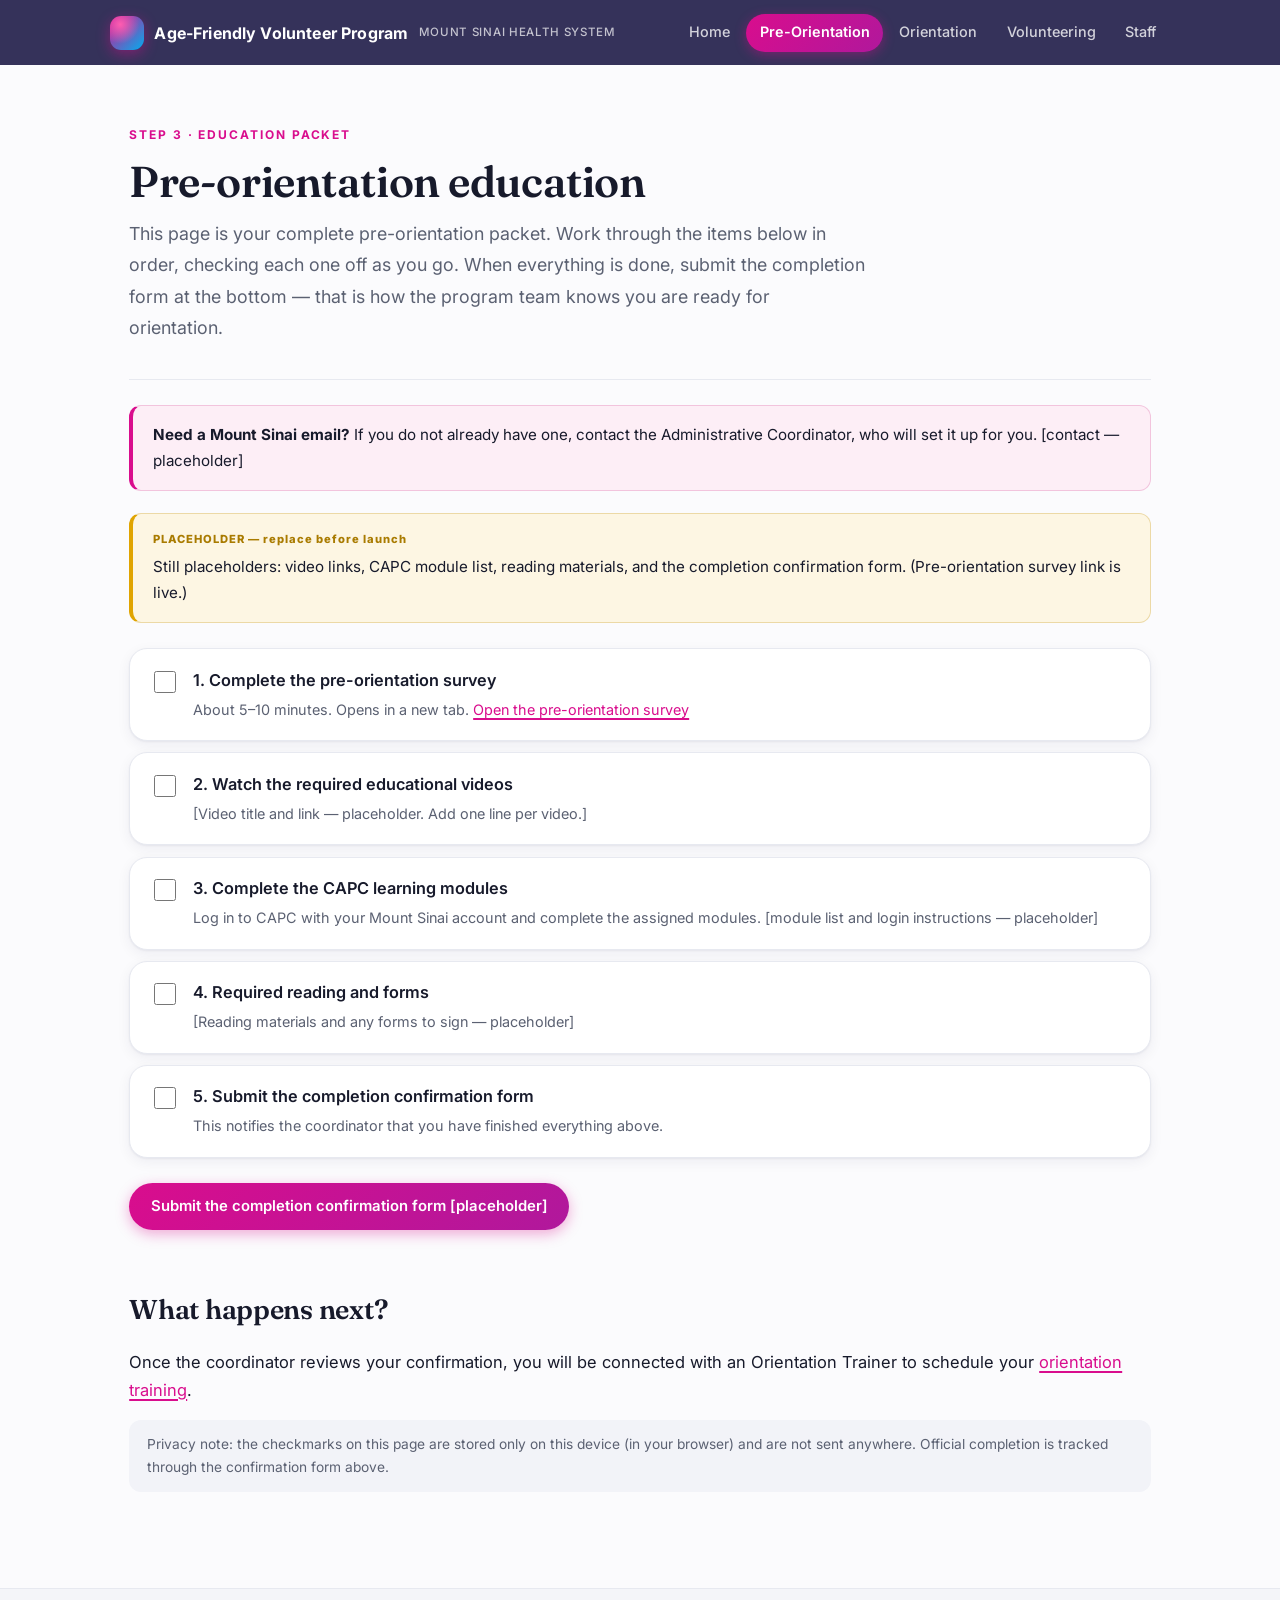
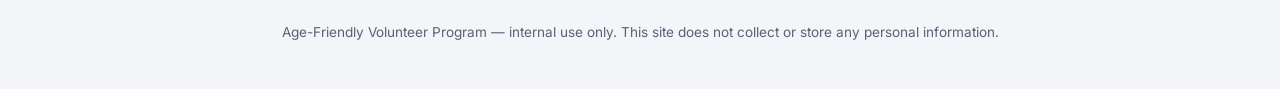
==== pre-orientation.html @ acfbae61 "Initial site: onboarding hub for the Age-Friendly Volunteer Program Five-page static site mirroring " ====
<!DOCTYPE html>
<html lang="en">
<head>
  <meta charset="UTF-8">
  <meta name="viewport" content="width=device-width, initial-scale=1.0">
  <meta name="robots" content="noindex">
  <title>Pre-Orientation Education | Age-Friendly Volunteer Program</title>
  <link rel="preconnect" href="https://fonts.googleapis.com">
  <link rel="preconnect" href="https://fonts.gstatic.com" crossorigin>
  <link href="https://fonts.googleapis.com/css2?family=Fraunces:ital,opsz,wght@0,9..144,500;0,9..144,600;0,9..144,700;1,9..144,600&family=Inter:wght@400;500;600;700;800&display=swap" rel="stylesheet">
  <link rel="stylesheet" href="css/style.css">
</head>
<body>
  <header class="site-header">
    <div class="inner">
      <div class="site-title">
        Age-Friendly Volunteer Program
        <span class="sub">Mount Sinai Health System</span>
      </div>
      <nav class="site-nav">
        <a href="index.html">Home</a>
        <a href="pre-orientation.html" aria-current="page">Pre-Orientation</a>
        <a href="orientation.html">Orientation</a>
        <a href="volunteering.html">Volunteering</a>
        <a href="staff.html">Staff</a>
      </nav>
    </div>
  </header>

  <main>
    <div class="page-hero">
      <span class="kicker">Step 3 · Education packet</span>
    <h1>Pre-orientation education</h1>
    <p class="lede">
      This page is your complete pre-orientation packet. Work through the
      items below in order, checking each one off as you go. When everything
      is done, submit the completion form at the bottom — that is how the
      program team knows you are ready for orientation.
    </p>
    </div>

    <div class="callout">
      <strong>Need a Mount Sinai email?</strong> If you do not already have
      one, contact the Administrative Coordinator, who will set it up for you.
      [contact — placeholder]
    </div>

    <div class="callout todo">
      Still placeholders: video links, CAPC module list, reading materials,
      and the completion confirmation form. (Pre-orientation survey link is live.)
    </div>

    <ul class="checklist">
      <li>
        <input type="checkbox" id="pre-1" data-key="pre-survey">
        <label for="pre-1">
          <span class="item-title">1. Complete the pre-orientation survey</span>
          <span class="item-note">About 5–10 minutes. Opens in a new tab.
          <a href="https://docs.google.com/forms/d/e/1FAIpQLSf3K8IehK3pmIpQEjQKGAxuu6cPqZsFkKBd6yIvcCThZAoqcw/viewform" target="_blank" rel="noopener">Open the pre-orientation survey</a></span>
        </label>
      </li>
      <li>
        <input type="checkbox" id="pre-2" data-key="pre-videos">
        <label for="pre-2">
          <span class="item-title">2. Watch the required educational videos</span>
          <span class="item-note">[Video title and link — placeholder. Add one line per video.]</span>
        </label>
      </li>
      <li>
        <input type="checkbox" id="pre-3" data-key="pre-capc">
        <label for="pre-3">
          <span class="item-title">3. Complete the CAPC learning modules</span>
          <span class="item-note">Log in to CAPC with your Mount Sinai account and complete the assigned modules.
          [module list and login instructions — placeholder]</span>
        </label>
      </li>
      <li>
        <input type="checkbox" id="pre-4" data-key="pre-reading">
        <label for="pre-4">
          <span class="item-title">4. Required reading and forms</span>
          <span class="item-note">[Reading materials and any forms to sign — placeholder]</span>
        </label>
      </li>
      <li>
        <input type="checkbox" id="pre-5" data-key="pre-confirm">
        <label for="pre-5">
          <span class="item-title">5. Submit the completion confirmation form</span>
          <span class="item-note">This notifies the coordinator that you have finished everything above.</span>
        </label>
      </li>
    </ul>

    <p>
      <a class="btn" href="#">Submit the completion confirmation form [placeholder]</a>
    </p>

    <h2>What happens next?</h2>
    <p>
      Once the coordinator reviews your confirmation, you will be connected
      with an Orientation Trainer to schedule your
      <a href="orientation.html">orientation training</a>.
    </p>

    <p class="progress-note">
      Privacy note: the checkmarks on this page are stored only on this
      device (in your browser) and are not sent anywhere. Official completion
      is tracked through the confirmation form above.
    </p>
  </main>

  <footer class="site-footer">
    Age-Friendly Volunteer Program — internal use only. This site does not collect or store any personal information.
  </footer>

  <script src="js/progress.js"></script>
  <script src="js/site.js"></script>
</body>
</html>
---- css/style.css ----
/* =========================================================
   Age-Friendly Volunteer Program — design system
   Fonts: Fraunces (display) + Inter (text), loaded per-page
   ========================================================= */
:root {
  /* Colors sampled from mountsinai.org (2026-07) — confirm against official brand guide before launch */
  --brand: #d90d8d;          /* Mount Sinai magenta */
  --brand-soft: #fdeef6;
  --cyan: #00aeef;           /* Mount Sinai cyan */
  --cyan-soft: #27a9e1;
  --indigo: #221f72;         /* Mount Sinai deep blue */
  --indigo-deep: #141150;
  --ink: #171a2b;
  --ink-soft: #5b6172;
  --bg: #fbfbfd;
  --card: #ffffff;
  --line: #e7e9f0;
  --ok: #14976b;
  --radius: 18px;
  --shadow-sm: 0 1px 2px rgba(20, 17, 63, 0.05), 0 4px 14px rgba(20, 17, 63, 0.06);
  --shadow-lg: 0 6px 18px rgba(20, 17, 63, 0.10), 0 18px 46px rgba(20, 17, 63, 0.12);
  --font-display: "Fraunces", Georgia, serif;
  --font-text: "Inter", -apple-system, BlinkMacSystemFont, "Segoe UI", sans-serif;
}

* { box-sizing: border-box; }
html { scroll-behavior: smooth; }

body {
  margin: 0;
  font-family: var(--font-text);
  color: var(--ink);
  background: var(--bg);
  line-height: 1.7;
  font-size: 16.5px;
  -webkit-font-smoothing: antialiased;
}

/* ===== Header / Nav ===== */
.site-header {
  position: sticky;
  top: 0;
  z-index: 50;
  background: rgba(20, 17, 63, 0.86);
  backdrop-filter: blur(14px);
  -webkit-backdrop-filter: blur(14px);
  color: #fff;
  padding: 0.85rem 1.2rem;
  transition: box-shadow 0.25s ease;
}
.site-header.scrolled { box-shadow: 0 8px 30px rgba(10, 8, 40, 0.35); }
.site-header .inner {
  max-width: 1060px;
  margin: 0 auto;
  display: flex;
  flex-wrap: wrap;
  align-items: center;
  gap: 0.5rem 1.5rem;
}
.site-title {
  font-size: 1rem;
  font-weight: 700;
  letter-spacing: 0.01em;
  line-height: 1.25;
  display: flex;
  align-items: center;
  gap: 0.65rem;
}
.site-title::before {
  content: "";
  width: 34px;
  height: 34px;
  border-radius: 11px;
  flex-shrink: 0;
  background:
    radial-gradient(circle at 30% 25%, #ff5db1, transparent 55%),
    linear-gradient(135deg, var(--brand), var(--cyan));
  box-shadow: 0 4px 14px rgba(217, 13, 141, 0.45);
}
.site-title .sub {
  display: block;
  font-size: 0.72rem;
  font-weight: 500;
  opacity: 0.7;
  letter-spacing: 0.06em;
  text-transform: uppercase;
}
.site-nav {
  margin-left: auto;
  display: flex;
  flex-wrap: wrap;
  gap: 0.15rem;
}
.site-nav a {
  color: #fff;
  text-decoration: none;
  font-size: 0.9rem;
  font-weight: 500;
  padding: 0.42rem 0.85rem;
  border-radius: 999px;
  opacity: 0.78;
  transition: background 0.2s ease, opacity 0.2s ease;
}
.site-nav a:hover { background: rgba(255, 255, 255, 0.12); opacity: 1; }
.site-nav a[aria-current="page"] {
  background: linear-gradient(135deg, var(--brand), #b0189c);
  opacity: 1;
  font-weight: 600;
  box-shadow: 0 3px 12px rgba(217, 13, 141, 0.4);
}

/* ===== Layout ===== */
main {
  max-width: 1060px;
  margin: 0 auto;
  padding: 2.2rem 1.2rem 5rem;
}

/* ===== Typography ===== */
h1, h2, h3 { font-family: var(--font-display); font-weight: 600; }
h1 { font-size: clamp(1.9rem, 4vw, 2.7rem); line-height: 1.15; margin: 0 0 1rem; letter-spacing: -0.01em; }
h2 {
  font-size: clamp(1.35rem, 2.6vw, 1.7rem);
  margin: 3rem 0 1rem;
  letter-spacing: -0.01em;
}
p  { margin: 0.5rem 0 1rem; }
a  { color: var(--brand); text-decoration-thickness: 1.5px; text-underline-offset: 3px; }
a:hover { color: var(--indigo); }

.lede {
  font-size: 1.12rem;
  color: var(--ink-soft);
  max-width: 46rem;
  line-height: 1.75;
}

.kicker {
  display: inline-block;
  font-size: 0.75rem;
  font-weight: 700;
  letter-spacing: 0.16em;
  text-transform: uppercase;
  color: var(--brand);
  margin-bottom: 0.7rem;
}

/* ===== Hero (home) ===== */
.hero {
  position: relative;
  overflow: hidden;
  background:
    radial-gradient(700px 380px at 85% -10%, rgba(217, 13, 141, 0.55), transparent 65%),
    radial-gradient(600px 400px at -10% 110%, rgba(0, 174, 239, 0.42), transparent 60%),
    linear-gradient(150deg, var(--indigo-deep) 20%, var(--indigo) 70%);
  color: #fff;
  border-radius: 26px;
  padding: clamp(2.4rem, 5vw, 4.2rem) clamp(1.6rem, 4vw, 3.2rem);
  margin-bottom: 3rem;
  box-shadow: var(--shadow-lg);
}
.hero::before {
  content: "";
  position: absolute;
  inset: 0;
  background-image: radial-gradient(rgba(255, 255, 255, 0.14) 1px, transparent 1.5px);
  background-size: 26px 26px;
  mask-image: linear-gradient(115deg, transparent 45%, rgba(0, 0, 0, 0.9));
  -webkit-mask-image: linear-gradient(115deg, transparent 45%, rgba(0, 0, 0, 0.9));
  pointer-events: none;
}
.hero .kicker { color: #ff8ec7; }
.hero h1 {
  margin: 0 0 1rem;
  font-size: clamp(2.1rem, 5vw, 3.3rem);
  max-width: 21ch;
}
.hero h1 em {
  font-style: italic;
  background: linear-gradient(90deg, #ff8ec7, #ffd3e9);
  -webkit-background-clip: text;
  background-clip: text;
  color: transparent;
}
.hero p { margin: 0 0 1.8rem; max-width: 46rem; opacity: 0.88; font-size: 1.08rem; }
.hero-actions { display: flex; flex-wrap: wrap; gap: 0.8rem; position: relative; }

.hero-stats {
  display: flex;
  flex-wrap: wrap;
  gap: 0.6rem;
  margin-top: 2.2rem;
  position: relative;
}
.hero-stats span {
  font-size: 0.85rem;
  font-weight: 600;
  padding: 0.45rem 1rem;
  border-radius: 999px;
  background: rgba(255, 255, 255, 0.1);
  border: 1px solid rgba(255, 255, 255, 0.18);
  backdrop-filter: blur(4px);
}

/* ===== Page hero (subpages) ===== */
.page-hero {
  padding: 1.2rem 0 0.6rem;
  margin-bottom: 1.6rem;
  border-bottom: 1px solid var(--line);
}
.page-hero h1 { margin-bottom: 0.7rem; }
.page-hero .lede { margin-bottom: 1.6rem; }

/* ===== Journey timeline (home) ===== */
.steps {
  list-style: none;
  padding: 0;
  margin: 2rem 0 1rem;
  position: relative;
  counter-reset: step;
}
.steps::before {
  content: "";
  position: absolute;
  left: 26px;
  top: 14px;
  bottom: 14px;
  width: 2px;
  background: linear-gradient(var(--brand), var(--cyan));
  opacity: 0.3;
}
.steps li {
  position: relative;
  counter-increment: step;
  margin: 0 0 1.1rem;
  padding: 1.25rem 1.5rem 1.25rem 4.6rem;
  background: var(--card);
  border: 1px solid var(--line);
  border-radius: var(--radius);
  box-shadow: var(--shadow-sm);
  transition: transform 0.25s ease, box-shadow 0.25s ease;
}
.steps li:hover {
  transform: translateY(-3px) translateX(3px);
  box-shadow: var(--shadow-lg);
}
.steps li::before {
  content: counter(step);
  position: absolute;
  left: 8px;
  top: 1.25rem;
  width: 38px;
  height: 38px;
  display: flex;
  align-items: center;
  justify-content: center;
  border-radius: 50%;
  background: linear-gradient(135deg, var(--brand) 30%, var(--indigo));
  color: #fff;
  font-family: var(--font-display);
  font-weight: 700;
  font-size: 1.05rem;
  box-shadow: 0 4px 12px rgba(217, 13, 141, 0.4);
}
.steps h3 { margin: 0 0 0.35rem; font-size: 1.12rem; }
.steps p { margin: 0.15rem 0 0; font-size: 0.94rem; color: var(--ink-soft); }
.steps a { font-weight: 600; }

/* ===== Tags ===== */
.tag {
  display: inline-block;
  font-size: 0.7rem;
  font-weight: 700;
  letter-spacing: 0.07em;
  text-transform: uppercase;
  padding: 0.2rem 0.7rem;
  border-radius: 999px;
  background: #eef0f6;
  color: var(--ink-soft);
  margin: 0 0.3rem 0.5rem 0;
}
.tag.site {
  background: var(--brand-soft);
  color: var(--brand);
  border: 1px solid #f6c2de;
}

/* ===== Checklist ===== */
.checklist {
  list-style: none;
  padding: 0;
  margin: 1.6rem 0;
}
.checklist li {
  display: flex;
  align-items: flex-start;
  gap: 0.9rem;
  padding: 1.1rem 1.25rem;
  border: 1px solid var(--line);
  border-radius: var(--radius);
  margin-bottom: 0.7rem;
  background: var(--card);
  box-shadow: var(--shadow-sm);
  transition: transform 0.22s ease, box-shadow 0.22s ease, background 0.3s ease, border-color 0.3s ease;
}
.checklist li:hover { transform: translateY(-2px); box-shadow: var(--shadow-lg); }
.checklist li.done {
  background: linear-gradient(0deg, rgba(20, 151, 107, 0.06), rgba(20, 151, 107, 0.06)), var(--card);
  border-color: #b9e2d1;
}
.checklist li.done .item-title {
  text-decoration: line-through;
  text-decoration-color: rgba(20, 151, 107, 0.55);
  color: var(--ink-soft);
}
.checklist input[type="checkbox"] {
  width: 1.35rem;
  height: 1.35rem;
  margin-top: 0.25rem;
  accent-color: var(--ok);
  flex-shrink: 0;
  cursor: pointer;
}
.checklist label { cursor: pointer; }
.checklist .item-title { font-weight: 600; display: block; font-size: 1.02rem; }
.checklist .item-note { font-size: 0.9rem; color: var(--ink-soft); }

.progress-note {
  font-size: 0.86rem;
  color: var(--ink-soft);
  background: #f2f3f8;
  border-radius: 12px;
  padding: 0.8rem 1.1rem;
}

/* ===== Cards ===== */
.module-card {
  background: var(--card);
  border: 1px solid var(--line);
  border-radius: var(--radius);
  padding: 1.5rem 1.6rem;
  margin-bottom: 1.2rem;
  box-shadow: var(--shadow-sm);
  transition: transform 0.25s ease, box-shadow 0.25s ease;
}
.module-card:hover { transform: translateY(-3px); box-shadow: var(--shadow-lg); }
.module-card h3 { margin: 0 0 0.45rem; font-size: 1.18rem; }
.module-card .meta {
  font-size: 0.72rem;
  font-weight: 700;
  color: var(--brand);
  text-transform: uppercase;
  letter-spacing: 0.12em;
  margin-bottom: 0.4rem;
}
.module-card p { margin: 0.3rem 0 1.1rem; color: var(--ink-soft); font-size: 0.96rem; }

/* ===== Buttons ===== */
.btn {
  display: inline-block;
  background: linear-gradient(135deg, var(--brand), #b0189c);
  color: #fff;
  text-decoration: none;
  font-weight: 600;
  font-size: 0.93rem;
  padding: 0.65rem 1.35rem;
  border-radius: 999px;
  box-shadow: 0 4px 14px rgba(217, 13, 141, 0.35);
  transition: transform 0.2s ease, box-shadow 0.2s ease, filter 0.2s ease;
  margin: 0 0.35rem 0.5rem 0;
}
.btn:hover {
  transform: translateY(-2px);
  box-shadow: 0 8px 22px rgba(217, 13, 141, 0.45);
  filter: brightness(1.06);
  color: #fff;
}
.btn.secondary {
  background: transparent;
  color: var(--indigo);
  border: 1.5px solid rgba(32, 29, 94, 0.35);
  box-shadow: none;
}
.btn.secondary:hover {
  border-color: var(--indigo);
  background: rgba(32, 29, 94, 0.05);
  box-shadow: none;
}
.hero .btn.secondary {
  color: #fff;
  border-color: rgba(255, 255, 255, 0.45);
}
.hero .btn.secondary:hover { background: rgba(255, 255, 255, 0.1); border-color: #fff; }

/* ===== Table (staff page) ===== */
table.plain {
  width: 100%;
  border-collapse: separate;
  border-spacing: 0;
  font-size: 0.92rem;
  margin: 1.4rem 0 1.8rem;
  background: var(--card);
  border: 1px solid var(--line);
  border-radius: var(--radius);
  overflow: hidden;
  box-shadow: var(--shadow-sm);
}
table.plain th, table.plain td {
  padding: 0.8rem 1rem;
  text-align: left;
  vertical-align: top;
  border-bottom: 1px solid var(--line);
}
table.plain th {
  background: var(--indigo-deep);
  color: #fff;
  font-weight: 600;
  font-size: 0.8rem;
  letter-spacing: 0.06em;
  text-transform: uppercase;
}
table.plain tr:last-child td { border-bottom: none; }
table.plain tbody tr:nth-child(even) { background: #f7f8fc; }

/* ===== Callouts ===== */
.callout {
  border: 1px solid #f2c4dd;
  border-left: 4px solid var(--brand);
  background: var(--brand-soft);
  border-radius: 12px;
  padding: 1rem 1.25rem;
  margin: 1.4rem 0;
  font-size: 0.95rem;
}
.callout.todo {
  border-color: #ecd9a6;
  border-left-color: #e0a400;
  background: #fdf6e3;
}
.callout.todo::before {
  content: "PLACEHOLDER — replace before launch";
  display: block;
  font-size: 0.7rem;
  font-weight: 800;
  letter-spacing: 0.09em;
  color: #a97b00;
  margin-bottom: 0.3rem;
}

/* ===== Footer ===== */
.site-footer {
  border-top: 1px solid var(--line);
  color: var(--ink-soft);
  font-size: 0.85rem;
  text-align: center;
  padding: 2rem 1rem 2.8rem;
  background: #f4f5f9;
}

/* ===== Scroll reveal (added by js/site.js) ===== */
.reveal {
  opacity: 0;
  transform: translateY(18px);
  transition: opacity 0.6s ease, transform 0.6s ease;
}
.reveal.in { opacity: 1; transform: none; }
@media (prefers-reduced-motion: reduce) {
  .reveal { opacity: 1; transform: none; transition: none; }
  html { scroll-behavior: auto; }
}

@media (max-width: 640px) {
  .site-nav { margin-left: 0; }
  .steps li { padding-left: 4.1rem; }
  table.plain { display: block; overflow-x: auto; }
}
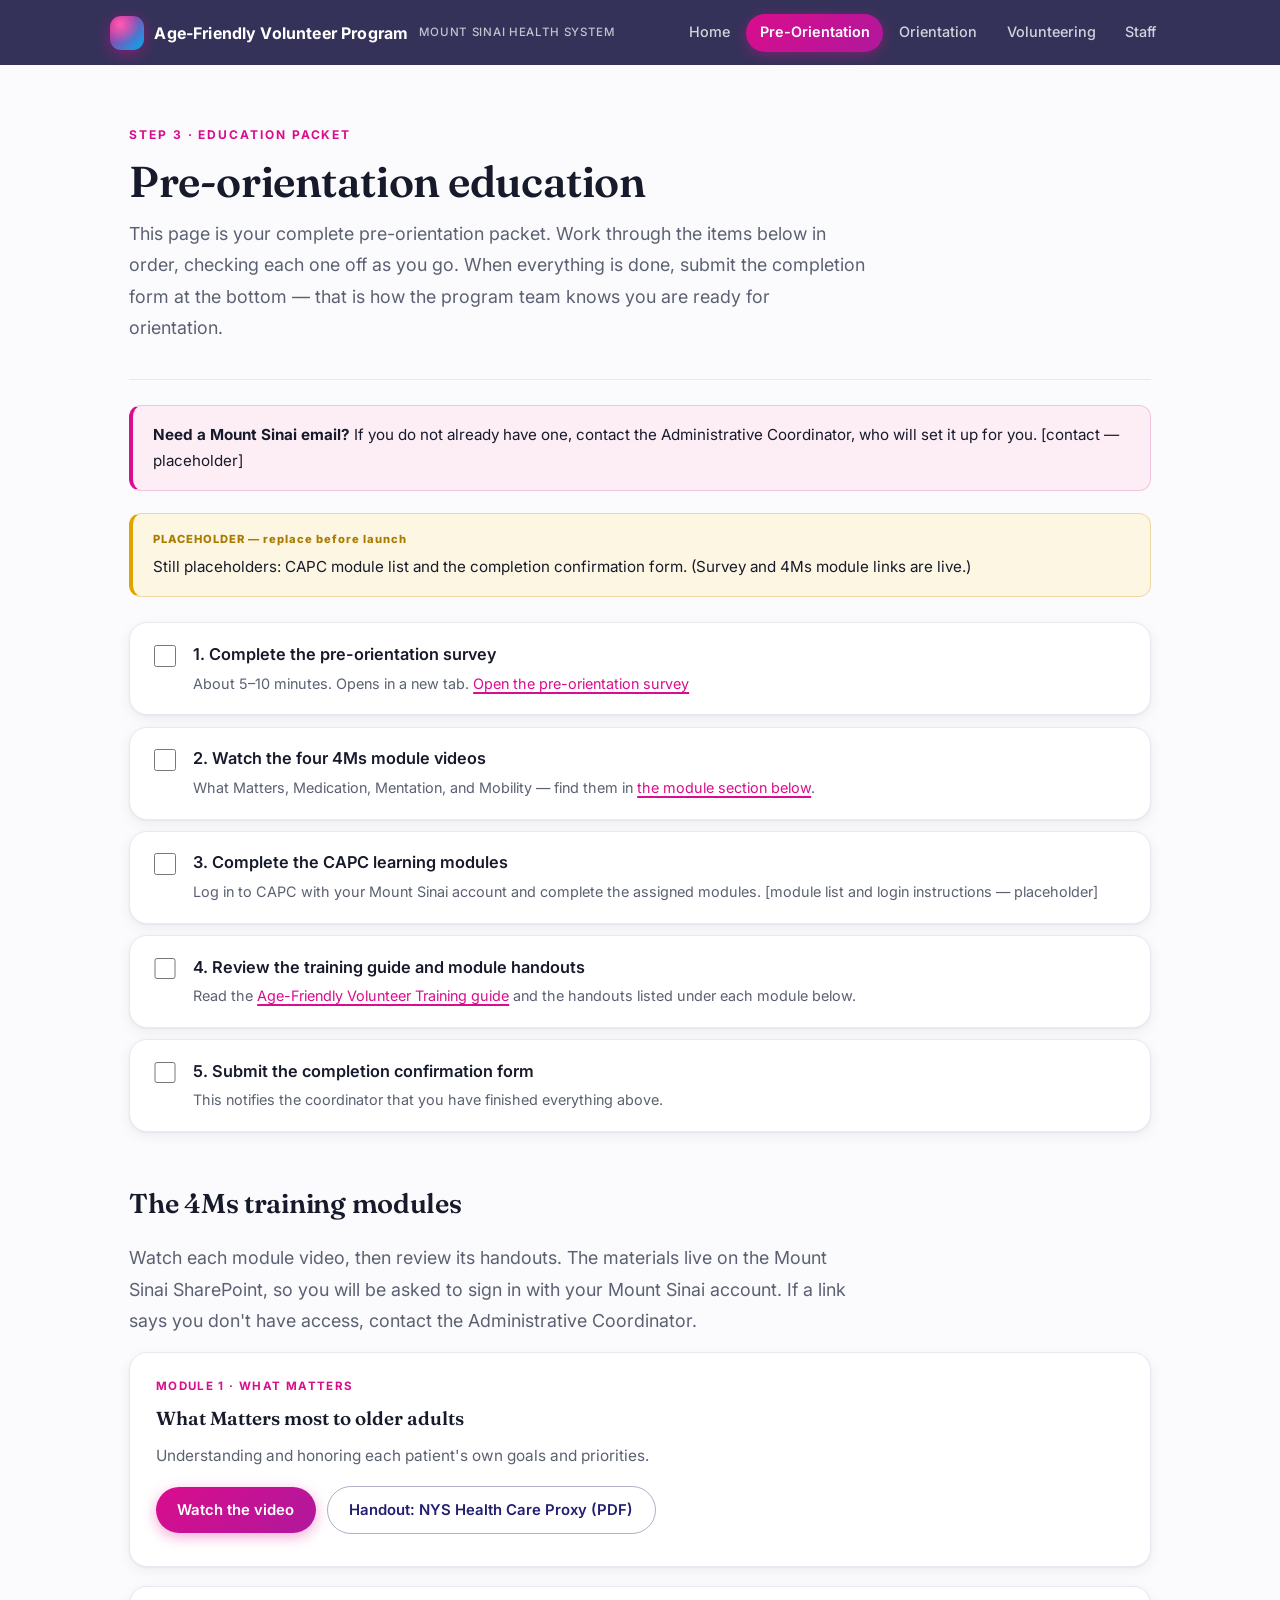
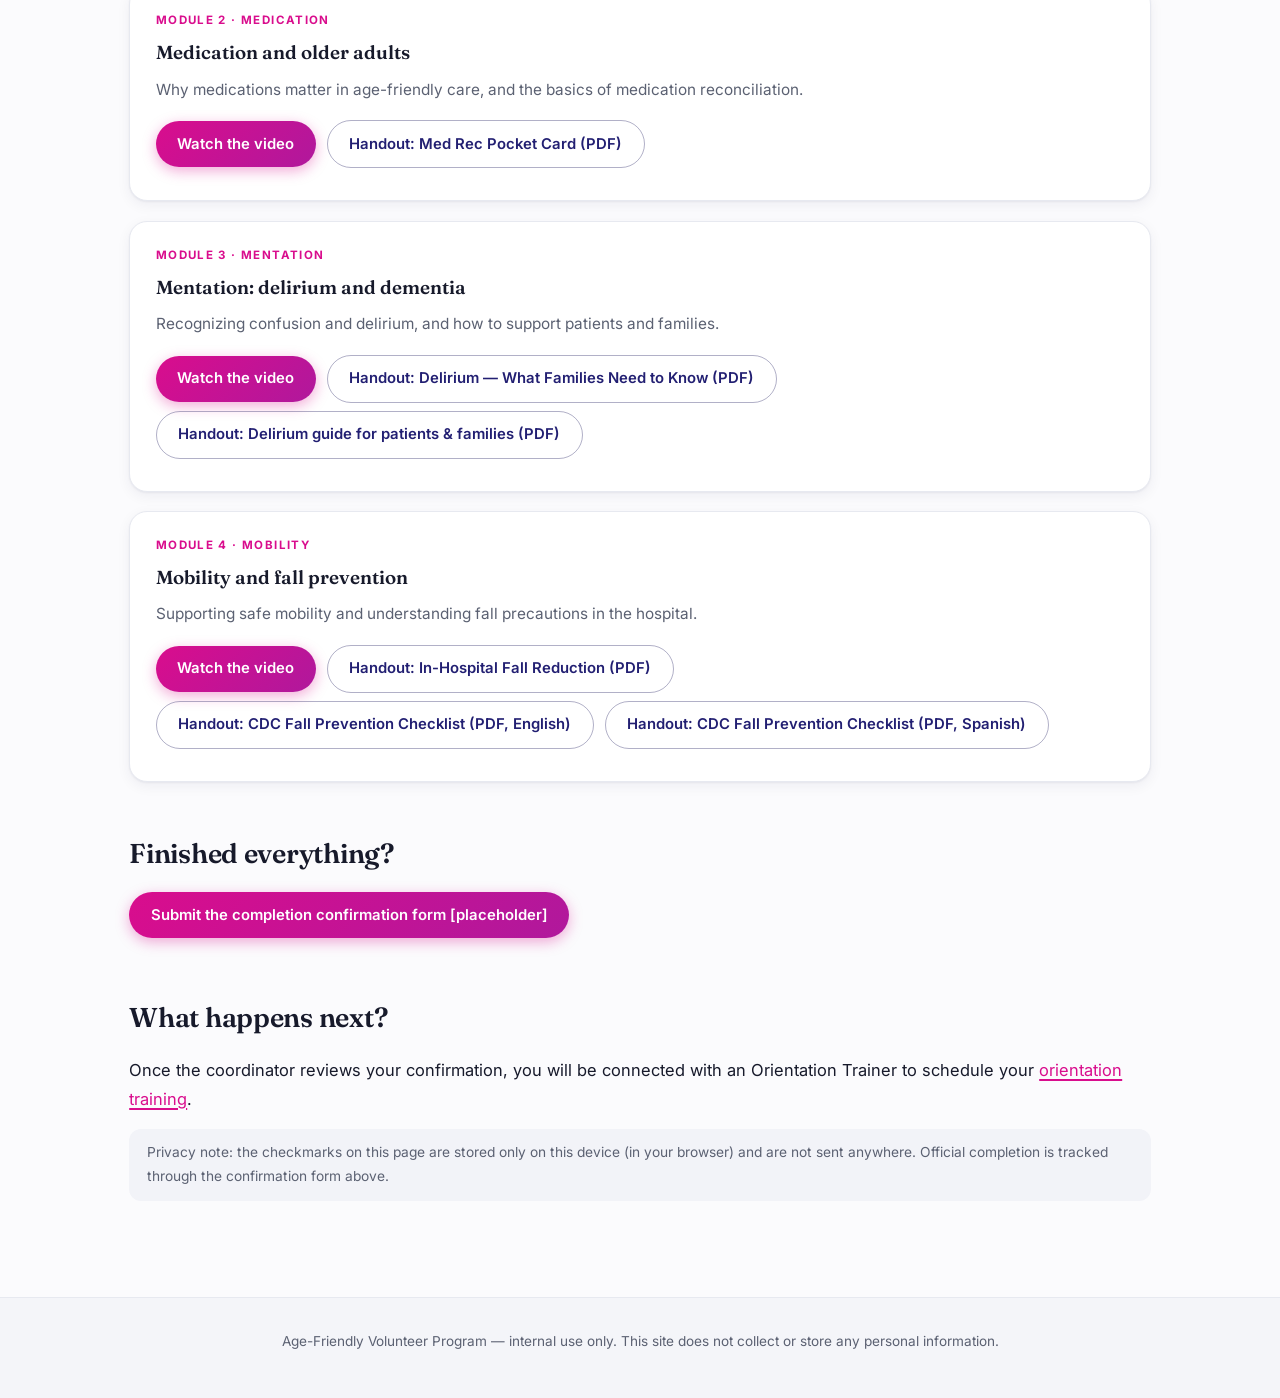
==== commit cf8dbd36: "Add live 4Ms module videos and handouts to pre-orientation Co-Authored-By: Claude Fable 5 <noreply@a" ====
--- a/pre-orientation.html
+++ b/pre-orientation.html
@@ -46,8 +46,8 @@
     </div>
 
     <div class="callout todo">
-      Still placeholders: video links, CAPC module list, reading materials,
-      and the completion confirmation form. (Pre-orientation survey link is live.)
+      Still placeholders: CAPC module list and the completion confirmation
+      form. (Survey and 4Ms module links are live.)
     </div>
 
     <ul class="checklist">
@@ -62,8 +62,9 @@
       <li>
         <input type="checkbox" id="pre-2" data-key="pre-videos">
         <label for="pre-2">
-          <span class="item-title">2. Watch the required educational videos</span>
-          <span class="item-note">[Video title and link — placeholder. Add one line per video.]</span>
+          <span class="item-title">2. Watch the four 4Ms module videos</span>
+          <span class="item-note">What Matters, Medication, Mentation, and Mobility — find them in
+          <a href="#modules">the module section below</a>.</span>
         </label>
       </li>
       <li>
@@ -77,8 +78,10 @@
       <li>
         <input type="checkbox" id="pre-4" data-key="pre-reading">
         <label for="pre-4">
-          <span class="item-title">4. Required reading and forms</span>
-          <span class="item-note">[Reading materials and any forms to sign — placeholder]</span>
+          <span class="item-title">4. Review the training guide and module handouts</span>
+          <span class="item-note">Read the
+          <a href="https://mtsinai.sharepoint.com/sites/MSMAgeFriendlyCollaborative/Shared%20Documents/Department%20Age%20Friendly/Geri%20Volunteers/in%20process%20__AFHS%20volunteer%20training%20skill%20guide/AFHS%204Ms%20Training%20Guide%20and%20Module%20Videos/Age-Friendly%20Volunteer%20Training.docx" target="_blank" rel="noopener">Age-Friendly Volunteer Training guide</a>
+          and the handouts listed under each module below.</span>
         </label>
       </li>
       <li>
@@ -90,6 +93,53 @@
       </li>
     </ul>
 
+    <h2 id="modules">The 4Ms training modules</h2>
+    <p class="lede">
+      Watch each module video, then review its handouts. The materials live
+      on the Mount Sinai SharePoint, so you will be asked to sign in with
+      your Mount Sinai account. If a link says you don't have access,
+      contact the Administrative Coordinator.
+    </p>
+
+    <div class="module-card">
+      <div class="meta">Module 1 · What Matters</div>
+      <h3>What Matters most to older adults</h3>
+      <p>Understanding and honoring each patient's own goals and priorities.</p>
+      <a class="btn" href="https://mtsinai.sharepoint.com/sites/MSMAgeFriendlyCollaborative/Shared%20Documents/Department%20Age%20Friendly/Geri%20Volunteers/in%20process%20__AFHS%20volunteer%20training%20skill%20guide/AFHS%204Ms%20Training%20Guide%20and%20Module%20Videos/MattersMostModule.mp4" target="_blank" rel="noopener">Watch the video</a>
+      <a class="btn secondary" href="https://mtsinai.sharepoint.com/sites/MSMAgeFriendlyCollaborative/Shared%20Documents/Department%20Age%20Friendly/Geri%20Volunteers/in%20process%20__AFHS%20volunteer%20training%20skill%20guide/AFHS%204Ms%20Training%20Guide%20and%20Module%20Videos/MattersMost_NYS_HealthCareProxy.pdf" target="_blank" rel="noopener">Handout: NYS Health Care Proxy (PDF)</a>
+    </div>
+
+    <div class="module-card">
+      <div class="meta">Module 2 · Medication</div>
+      <h3>Medication and older adults</h3>
+      <p>Why medications matter in age-friendly care, and the basics of
+      medication reconciliation.</p>
+      <a class="btn" href="https://mtsinai.sharepoint.com/sites/MSMAgeFriendlyCollaborative/Shared%20Documents/Department%20Age%20Friendly/Geri%20Volunteers/in%20process%20__AFHS%20volunteer%20training%20skill%20guide/AFHS%204Ms%20Training%20Guide%20and%20Module%20Videos/MedicationModule.mp4" target="_blank" rel="noopener">Watch the video</a>
+      <a class="btn secondary" href="https://mtsinai.sharepoint.com/sites/MSMAgeFriendlyCollaborative/Shared%20Documents/Department%20Age%20Friendly/Geri%20Volunteers/in%20process%20__AFHS%20volunteer%20training%20skill%20guide/AFHS%204Ms%20Training%20Guide%20and%20Module%20Videos/Medication_%20MedRec_PocketCard.pdf" target="_blank" rel="noopener">Handout: Med Rec Pocket Card (PDF)</a>
+    </div>
+
+    <div class="module-card">
+      <div class="meta">Module 3 · Mentation</div>
+      <h3>Mentation: delirium and dementia</h3>
+      <p>Recognizing confusion and delirium, and how to support patients and
+      families.</p>
+      <a class="btn" href="https://mtsinai.sharepoint.com/sites/MSMAgeFriendlyCollaborative/Shared%20Documents/Department%20Age%20Friendly/Geri%20Volunteers/in%20process%20__AFHS%20volunteer%20training%20skill%20guide/AFHS%204Ms%20Training%20Guide%20and%20Module%20Videos/MentationModule.mp4" target="_blank" rel="noopener">Watch the video</a>
+      <a class="btn secondary" href="https://mtsinai.sharepoint.com/sites/MSMAgeFriendlyCollaborative/Shared%20Documents/Department%20Age%20Friendly/Geri%20Volunteers/in%20process%20__AFHS%20volunteer%20training%20skill%20guide/AFHS%204Ms%20Training%20Guide%20and%20Module%20Videos/Mentation_Delirium_What_Families_Need_to_Know.pdf" target="_blank" rel="noopener">Handout: Delirium — What Families Need to Know (PDF)</a>
+      <a class="btn secondary" href="https://mtsinai.sharepoint.com/sites/MSMAgeFriendlyCollaborative/Shared%20Documents/Department%20Age%20Friendly/Geri%20Volunteers/in%20process%20__AFHS%20volunteer%20training%20skill%20guide/AFHS%204Ms%20Training%20Guide%20and%20Module%20Videos/Mentation_Delirium-guide-for-patients-and-families.pdf" target="_blank" rel="noopener">Handout: Delirium guide for patients &amp; families (PDF)</a>
+    </div>
+
+    <div class="module-card">
+      <div class="meta">Module 4 · Mobility</div>
+      <h3>Mobility and fall prevention</h3>
+      <p>Supporting safe mobility and understanding fall precautions in the
+      hospital.</p>
+      <a class="btn" href="https://mtsinai.sharepoint.com/sites/MSMAgeFriendlyCollaborative/Shared%20Documents/Department%20Age%20Friendly/Geri%20Volunteers/in%20process%20__AFHS%20volunteer%20training%20skill%20guide/AFHS%204Ms%20Training%20Guide%20and%20Module%20Videos/MobilityModule.mp4" target="_blank" rel="noopener">Watch the video</a>
+      <a class="btn secondary" href="https://mtsinai.sharepoint.com/sites/MSMAgeFriendlyCollaborative/Shared%20Documents/Department%20Age%20Friendly/Geri%20Volunteers/in%20process%20__AFHS%20volunteer%20training%20skill%20guide/AFHS%204Ms%20Training%20Guide%20and%20Module%20Videos/Mobility_InHospital_FallReductionEducation.pdf" target="_blank" rel="noopener">Handout: In-Hospital Fall Reduction (PDF)</a>
+      <a class="btn secondary" href="https://mtsinai.sharepoint.com/sites/MSMAgeFriendlyCollaborative/Shared%20Documents/Department%20Age%20Friendly/Geri%20Volunteers/in%20process%20__AFHS%20volunteer%20training%20skill%20guide/AFHS%204Ms%20Training%20Guide%20and%20Module%20Videos/Mobility_CDCfallPreventionChecklistEN.pdf" target="_blank" rel="noopener">Handout: CDC Fall Prevention Checklist (PDF, English)</a>
+      <a class="btn secondary" href="https://mtsinai.sharepoint.com/sites/MSMAgeFriendlyCollaborative/Shared%20Documents/Department%20Age%20Friendly/Geri%20Volunteers/in%20process%20__AFHS%20volunteer%20training%20skill%20guide/AFHS%204Ms%20Training%20Guide%20and%20Module%20Videos/Mobility_CDCfallPreventionChecklistES.pdf" target="_blank" rel="noopener">Handout: CDC Fall Prevention Checklist (PDF, Spanish)</a>
+    </div>
+
+    <h2>Finished everything?</h2>
     <p>
       <a class="btn" href="#">Submit the completion confirmation form [placeholder]</a>
     </p>
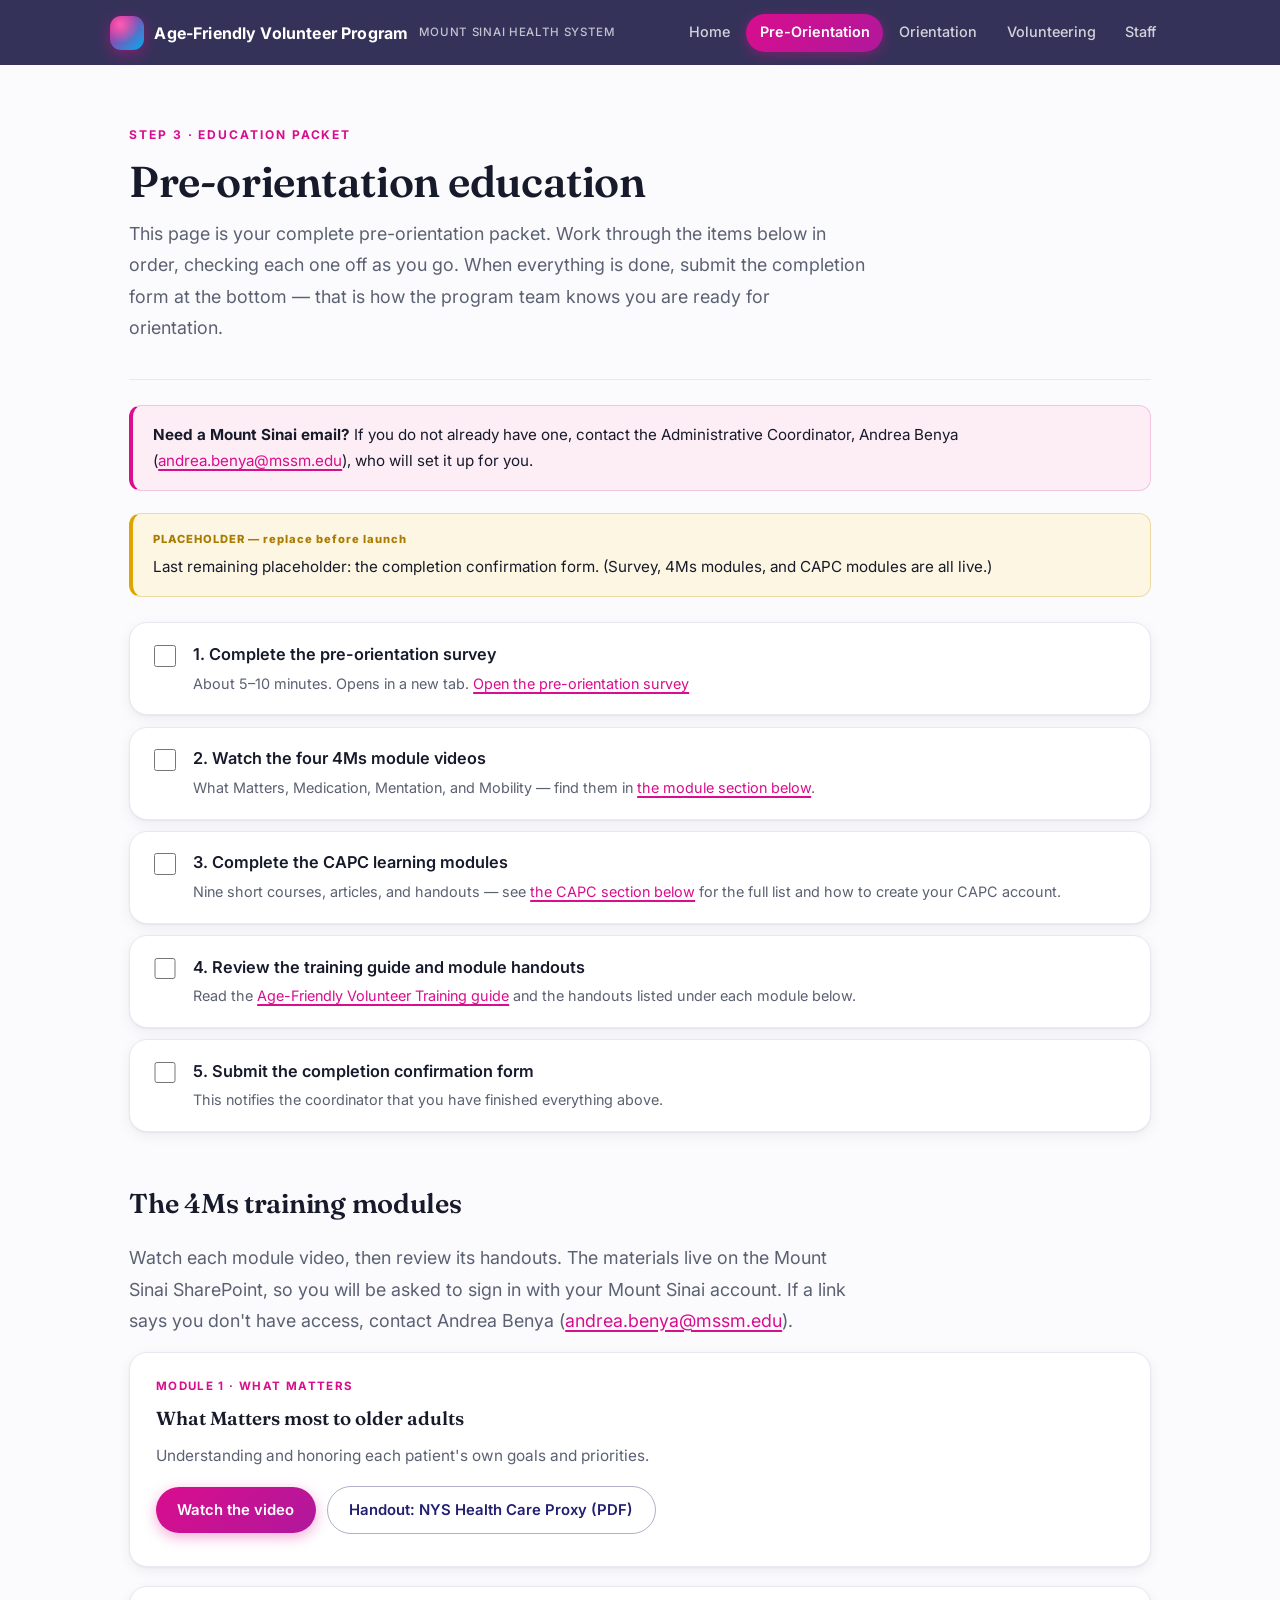
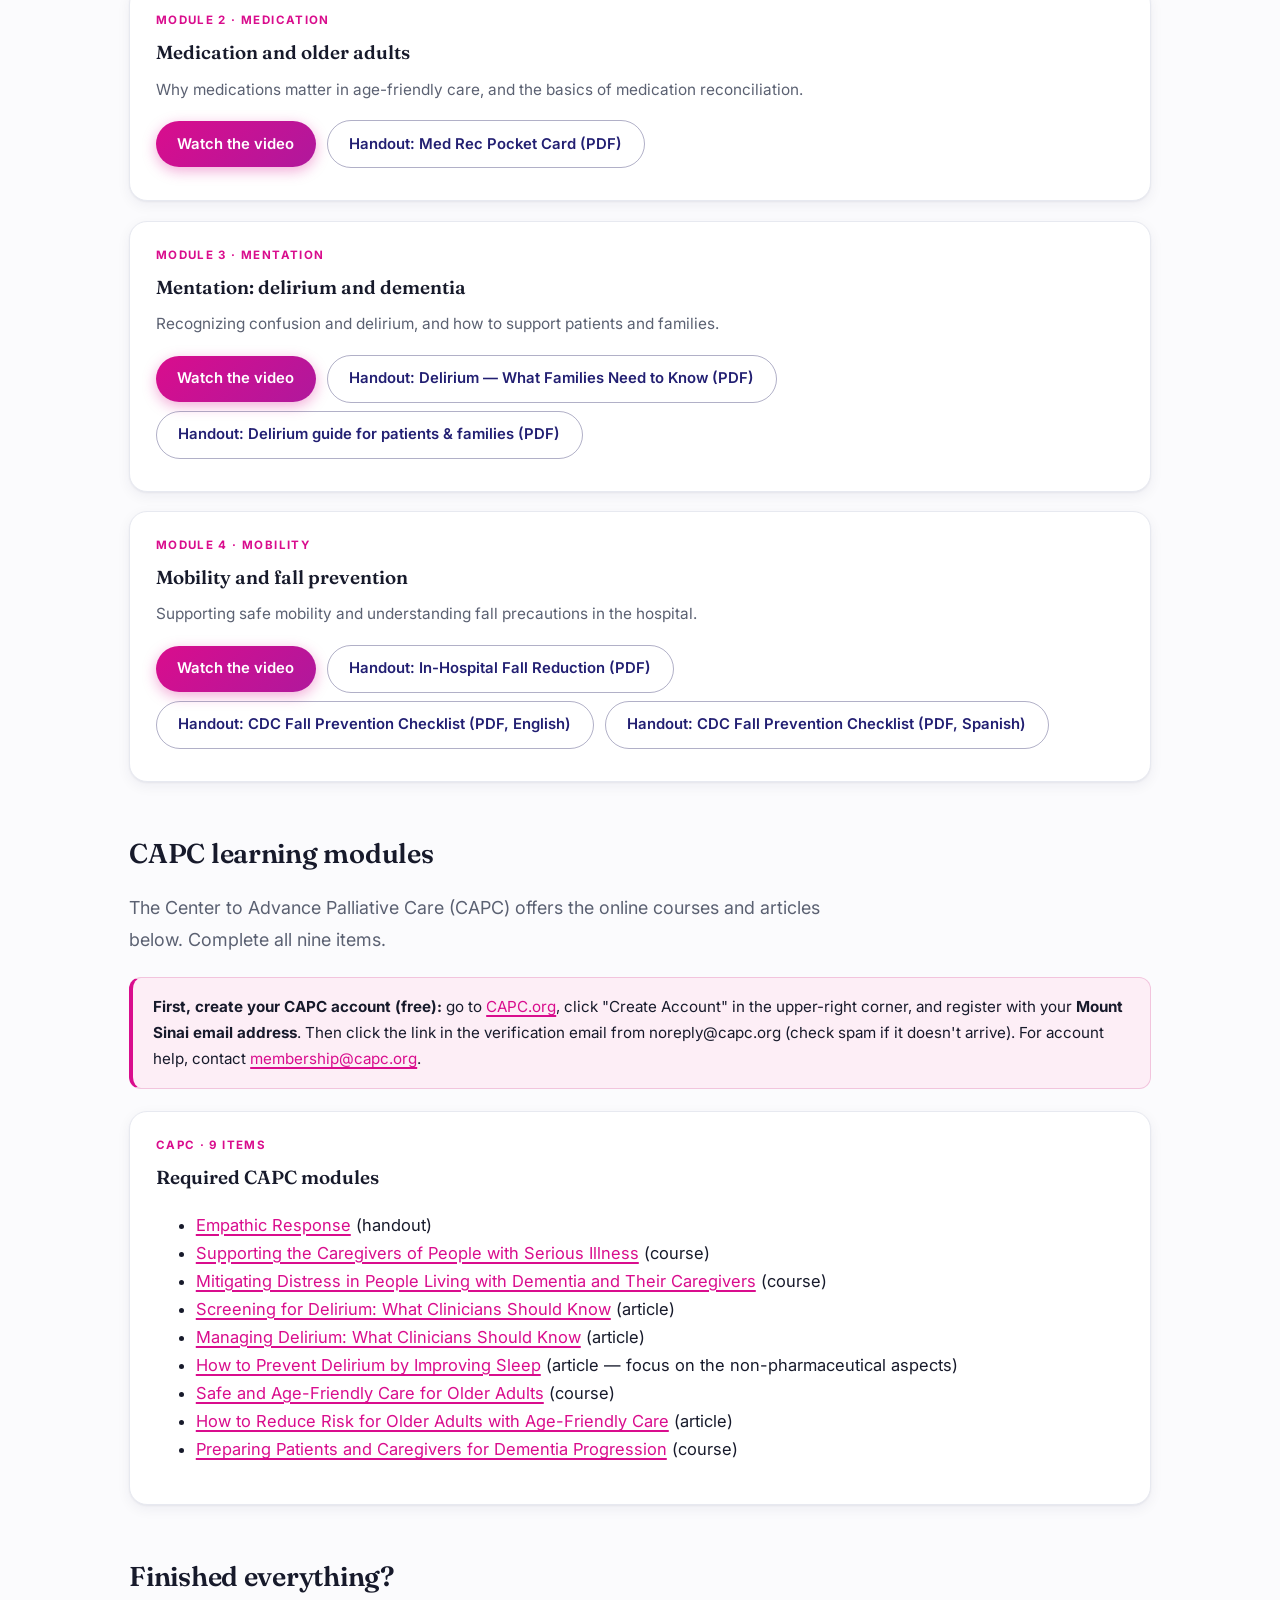
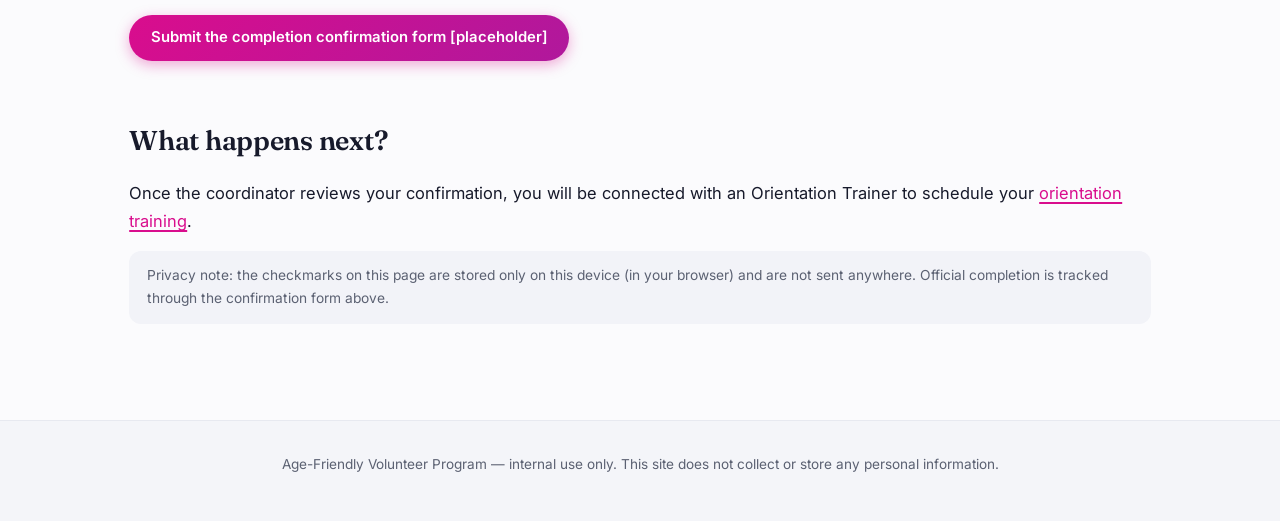
==== commit 7e0812ac: "Add CAPC learning modules section with account setup guide Co-Authored-By: Claude Fable 5 <noreply@a" ====
--- a/pre-orientation.html
+++ b/pre-orientation.html
@@ -41,13 +41,14 @@
 
     <div class="callout">
       <strong>Need a Mount Sinai email?</strong> If you do not already have
-      one, contact the Administrative Coordinator, who will set it up for you.
-      [contact — placeholder]
+      one, contact the Administrative Coordinator, Andrea Benya
+      (<a href="mailto:andrea.benya@mssm.edu">andrea.benya@mssm.edu</a>),
+      who will set it up for you.
     </div>
 
     <div class="callout todo">
-      Still placeholders: CAPC module list and the completion confirmation
-      form. (Survey and 4Ms module links are live.)
+      Last remaining placeholder: the completion confirmation form.
+      (Survey, 4Ms modules, and CAPC modules are all live.)
     </div>
 
     <ul class="checklist">
@@ -71,8 +72,9 @@
         <input type="checkbox" id="pre-3" data-key="pre-capc">
         <label for="pre-3">
           <span class="item-title">3. Complete the CAPC learning modules</span>
-          <span class="item-note">Log in to CAPC with your Mount Sinai account and complete the assigned modules.
-          [module list and login instructions — placeholder]</span>
+          <span class="item-note">Nine short courses, articles, and handouts —
+          see <a href="#capc">the CAPC section below</a> for the full list and
+          how to create your CAPC account.</span>
         </label>
       </li>
       <li>
@@ -98,7 +100,8 @@
       Watch each module video, then review its handouts. The materials live
       on the Mount Sinai SharePoint, so you will be asked to sign in with
       your Mount Sinai account. If a link says you don't have access,
-      contact the Administrative Coordinator.
+      contact Andrea Benya
+      (<a href="mailto:andrea.benya@mssm.edu">andrea.benya@mssm.edu</a>).
     </p>
 
     <div class="module-card">
@@ -139,6 +142,38 @@
       <a class="btn secondary" href="https://mtsinai.sharepoint.com/sites/MSMAgeFriendlyCollaborative/Shared%20Documents/Department%20Age%20Friendly/Geri%20Volunteers/in%20process%20__AFHS%20volunteer%20training%20skill%20guide/AFHS%204Ms%20Training%20Guide%20and%20Module%20Videos/Mobility_CDCfallPreventionChecklistES.pdf" target="_blank" rel="noopener">Handout: CDC Fall Prevention Checklist (PDF, Spanish)</a>
     </div>
 
+    <h2 id="capc">CAPC learning modules</h2>
+    <p class="lede">
+      The Center to Advance Palliative Care (CAPC) offers the online courses
+      and articles below. Complete all nine items.
+    </p>
+
+    <div class="callout">
+      <strong>First, create your CAPC account (free):</strong> go to
+      <a href="https://www.capc.org" target="_blank" rel="noopener">CAPC.org</a>,
+      click "Create Account" in the upper-right corner, and register with your
+      <strong>Mount Sinai email address</strong>. Then click the link in the
+      verification email from noreply@capc.org (check spam if it doesn't
+      arrive). For account help, contact
+      <a href="mailto:membership@capc.org">membership@capc.org</a>.
+    </div>
+
+    <div class="module-card">
+      <div class="meta">CAPC · 9 items</div>
+      <h3>Required CAPC modules</h3>
+      <ul>
+        <li><a href="https://www.capc.org/documents/download/1063/" target="_blank" rel="noopener">Empathic Response</a> (handout)</li>
+        <li><a href="https://www.capc.org/training/predicting-and-minimizing-risks-in-serious-illness/supporting-the-caregivers-of-people-with-serious-illness/" target="_blank" rel="noopener">Supporting the Caregivers of People with Serious Illness</a> (course)</li>
+        <li><a href="https://www.capc.org/training/best-practices-in-dementia-care-and-caregiver-support/mitigating-distress-in-people-living-with-dementia-and-their-caregivers/" target="_blank" rel="noopener">Mitigating Distress in People Living with Dementia and Their Caregivers</a> (course)</li>
+        <li><a href="https://www.capc.org/blog/screening-for-delirium-what-clinicians-should-know/" target="_blank" rel="noopener">Screening for Delirium: What Clinicians Should Know</a> (article)</li>
+        <li><a href="https://www.capc.org/blog/managing-delirium-what-clinicians-should-know/" target="_blank" rel="noopener">Managing Delirium: What Clinicians Should Know</a> (article)</li>
+        <li><a href="https://www.capc.org/blog/how-to-prevent-delirium-by-improving-sleep-for-patients-with-serious-illness/" target="_blank" rel="noopener">How to Prevent Delirium by Improving Sleep</a> (article — focus on the non-pharmaceutical aspects)</li>
+        <li><a href="https://www.capc.org/training/predicting-and-minimizing-risks-in-serious-illness/safe-and-age-friendly-care-for-older-adults/" target="_blank" rel="noopener">Safe and Age-Friendly Care for Older Adults</a> (course)</li>
+        <li><a href="https://www.capc.org/blog/how-reduce-risk-older-adults-age-friendly-care/" target="_blank" rel="noopener">How to Reduce Risk for Older Adults with Age-Friendly Care</a> (article)</li>
+        <li><a href="https://www.capc.org/training/best-practices-in-dementia-care-and-caregiver-support/preparing-patients-and-caregivers-for-dementia-progression/" target="_blank" rel="noopener">Preparing Patients and Caregivers for Dementia Progression</a> (course)</li>
+      </ul>
+    </div>
+
     <h2>Finished everything?</h2>
     <p>
       <a class="btn" href="#">Submit the completion confirmation form [placeholder]</a>
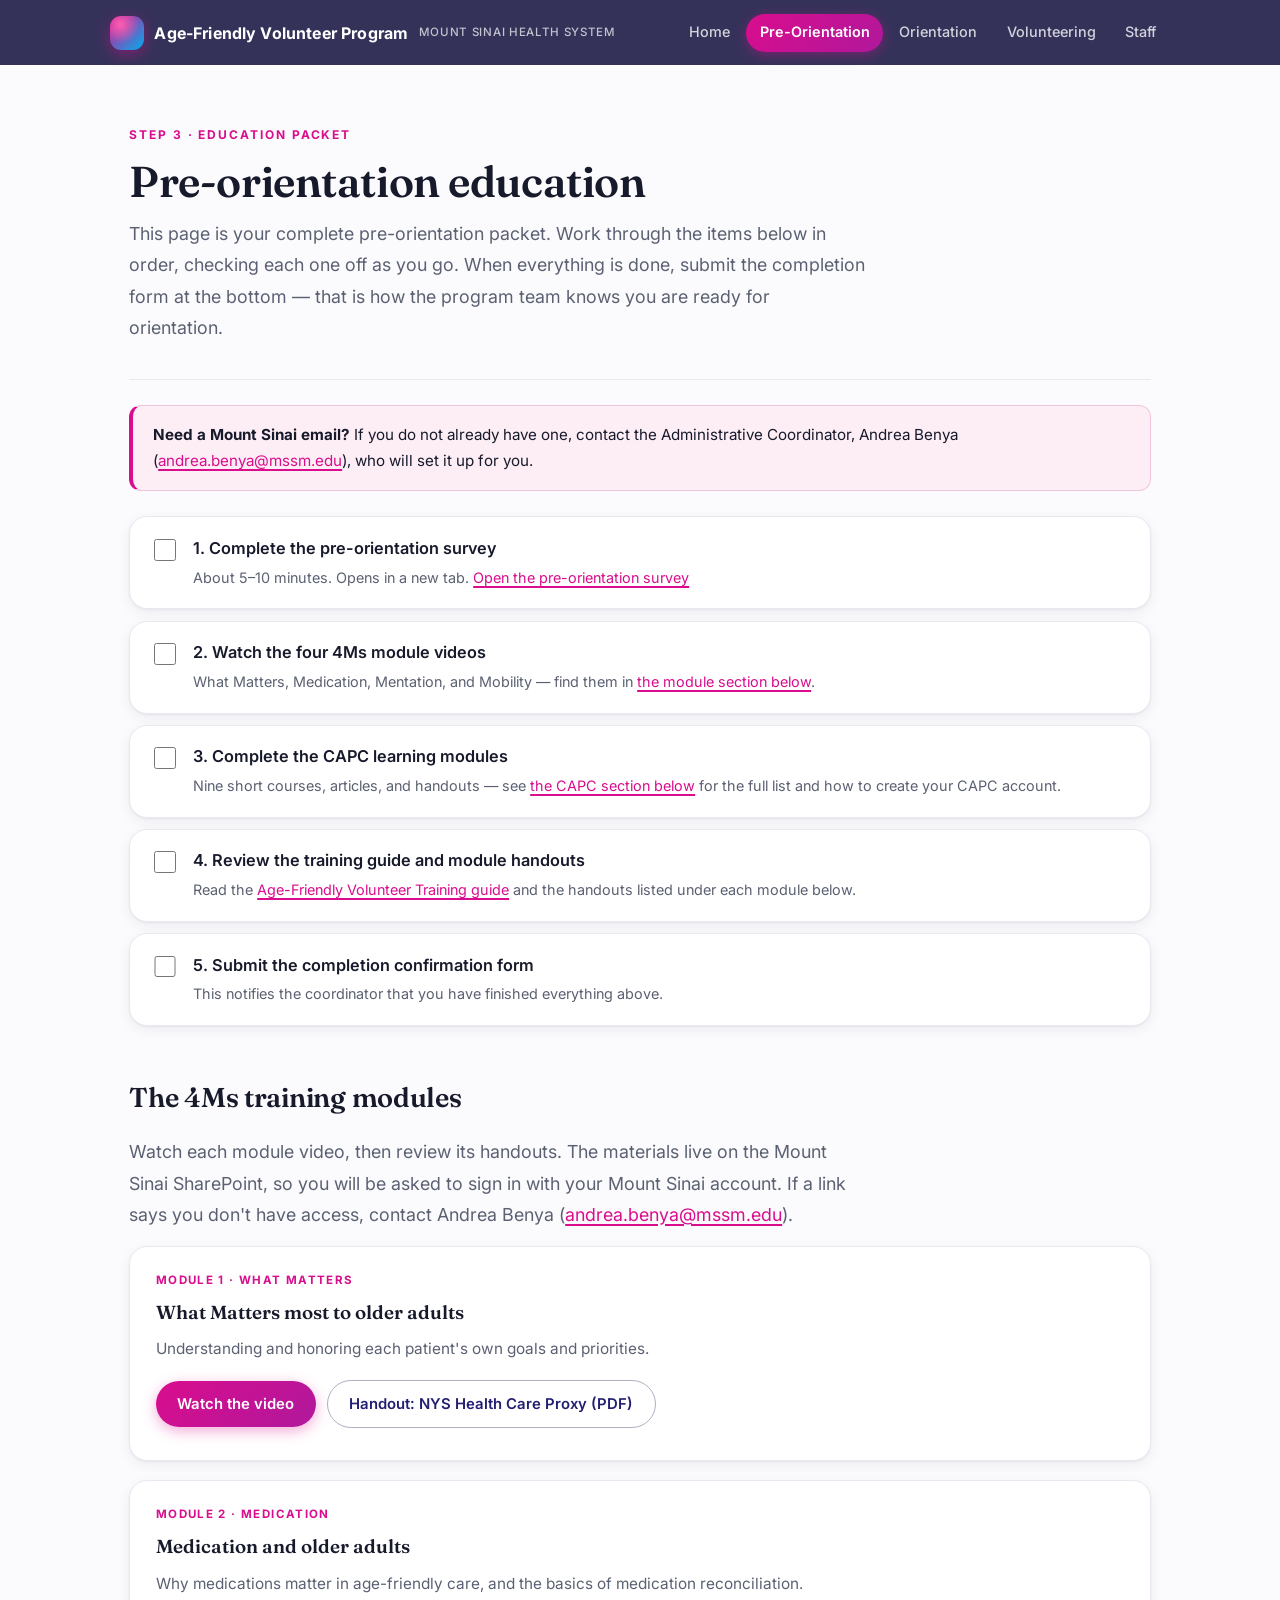
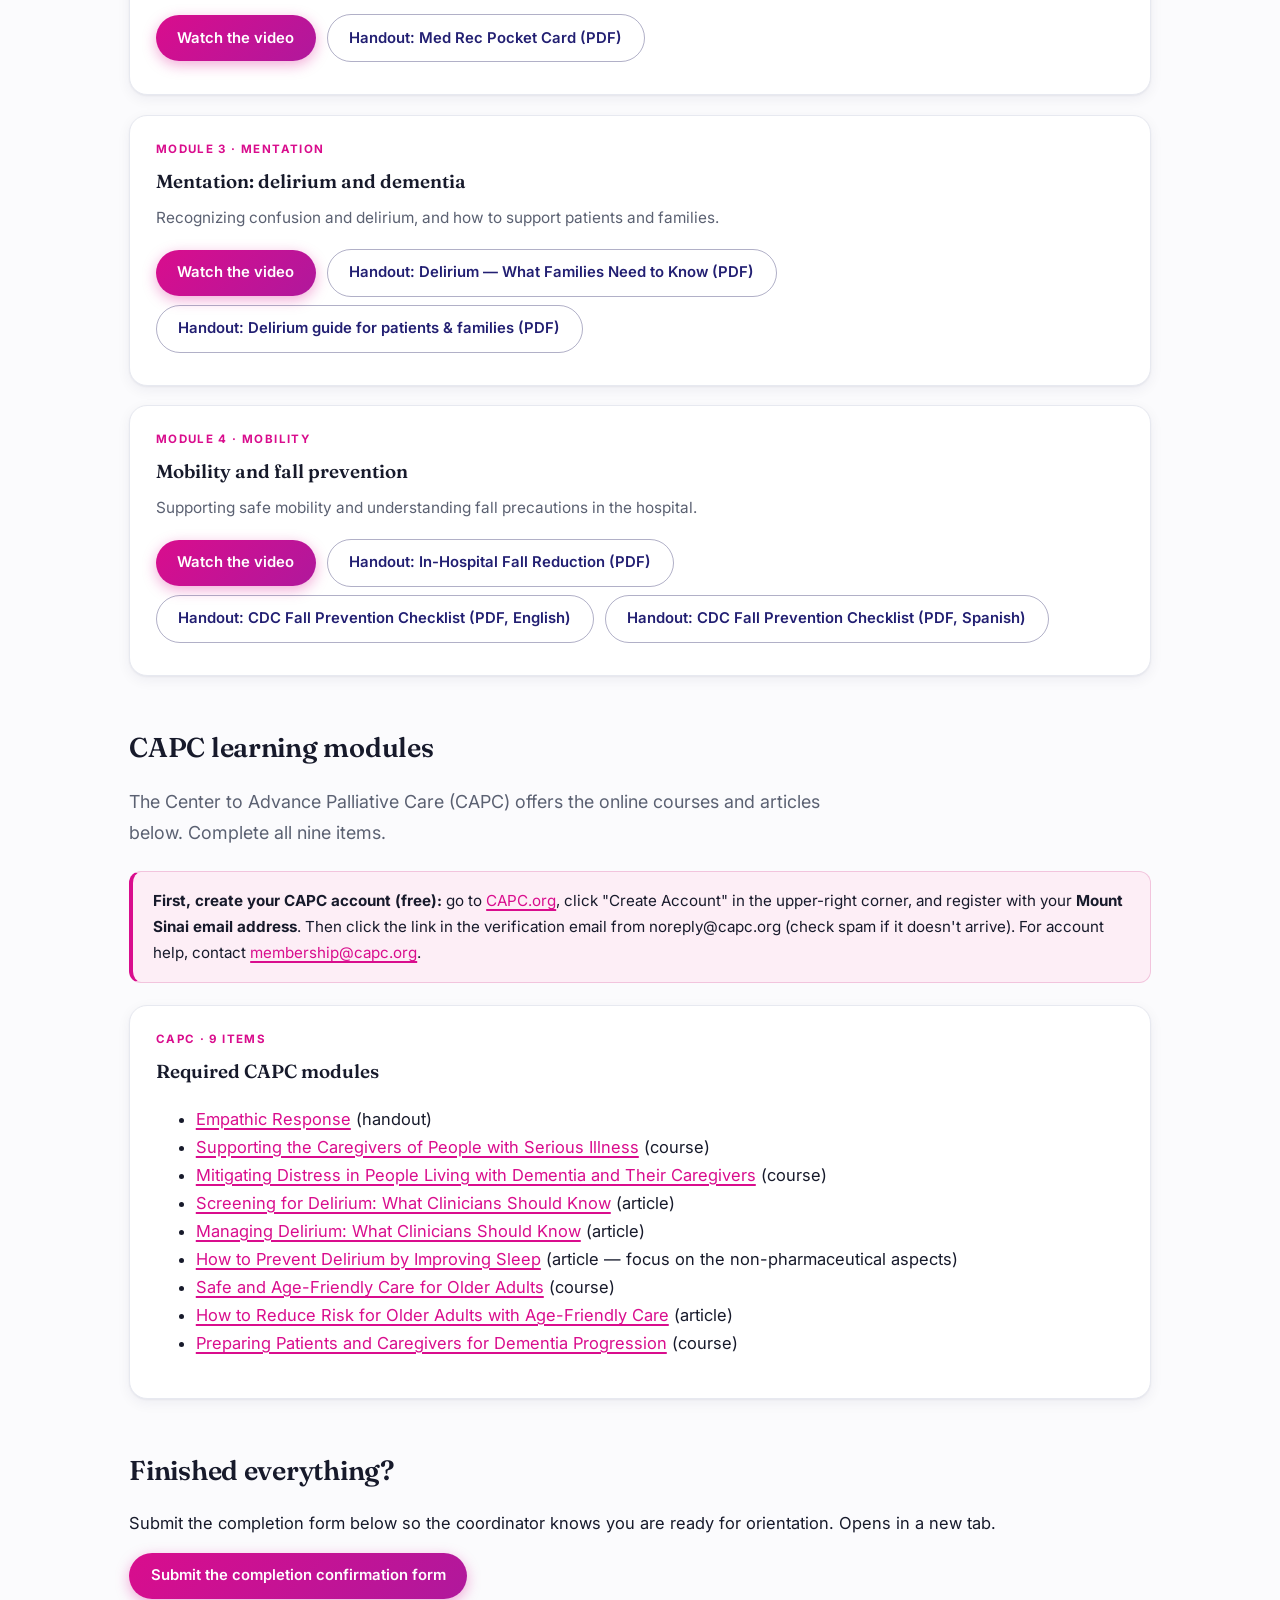
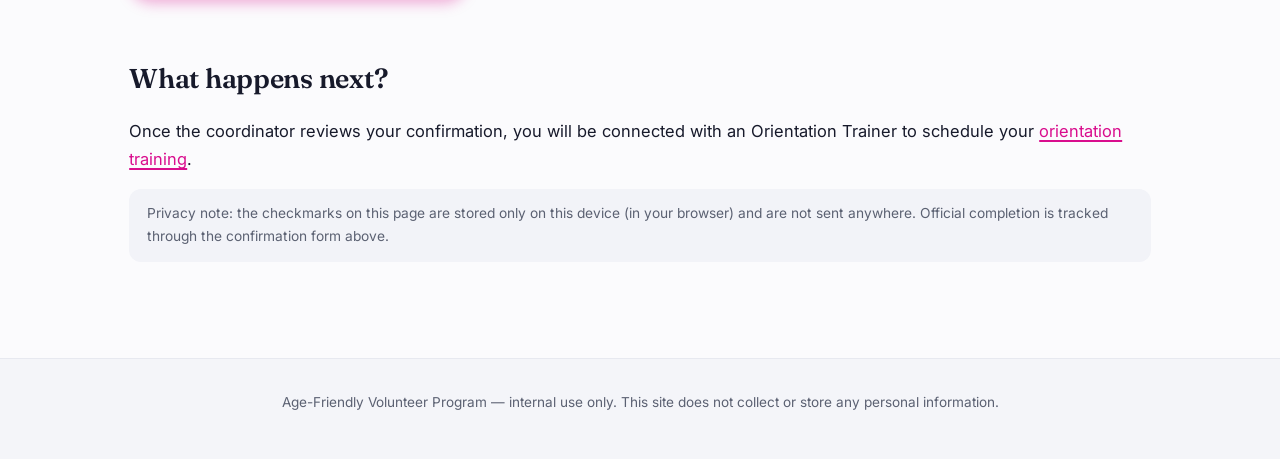
==== commit 839d870f: "Wire up the completion confirmation form; pre-orientation is fully live Co-Authored-By: Claude Fable" ====
--- a/pre-orientation.html
+++ b/pre-orientation.html
@@ -46,11 +46,6 @@
       who will set it up for you.
     </div>
 
-    <div class="callout todo">
-      Last remaining placeholder: the completion confirmation form.
-      (Survey, 4Ms modules, and CAPC modules are all live.)
-    </div>
-
     <ul class="checklist">
       <li>
         <input type="checkbox" id="pre-1" data-key="pre-survey">
@@ -176,7 +171,11 @@
 
     <h2>Finished everything?</h2>
     <p>
-      <a class="btn" href="#">Submit the completion confirmation form [placeholder]</a>
+      Submit the completion form below so the coordinator knows you are
+      ready for orientation. Opens in a new tab.
+    </p>
+    <p>
+      <a class="btn" href="https://docs.google.com/forms/d/e/1FAIpQLSeB9WULZ4DwhAxcAGb3AjFX87iqT2Db27ufxBVBP2m9YO_Ngw/viewform" target="_blank" rel="noopener">Submit the completion confirmation form</a>
     </p>
 
     <h2>What happens next?</h2>
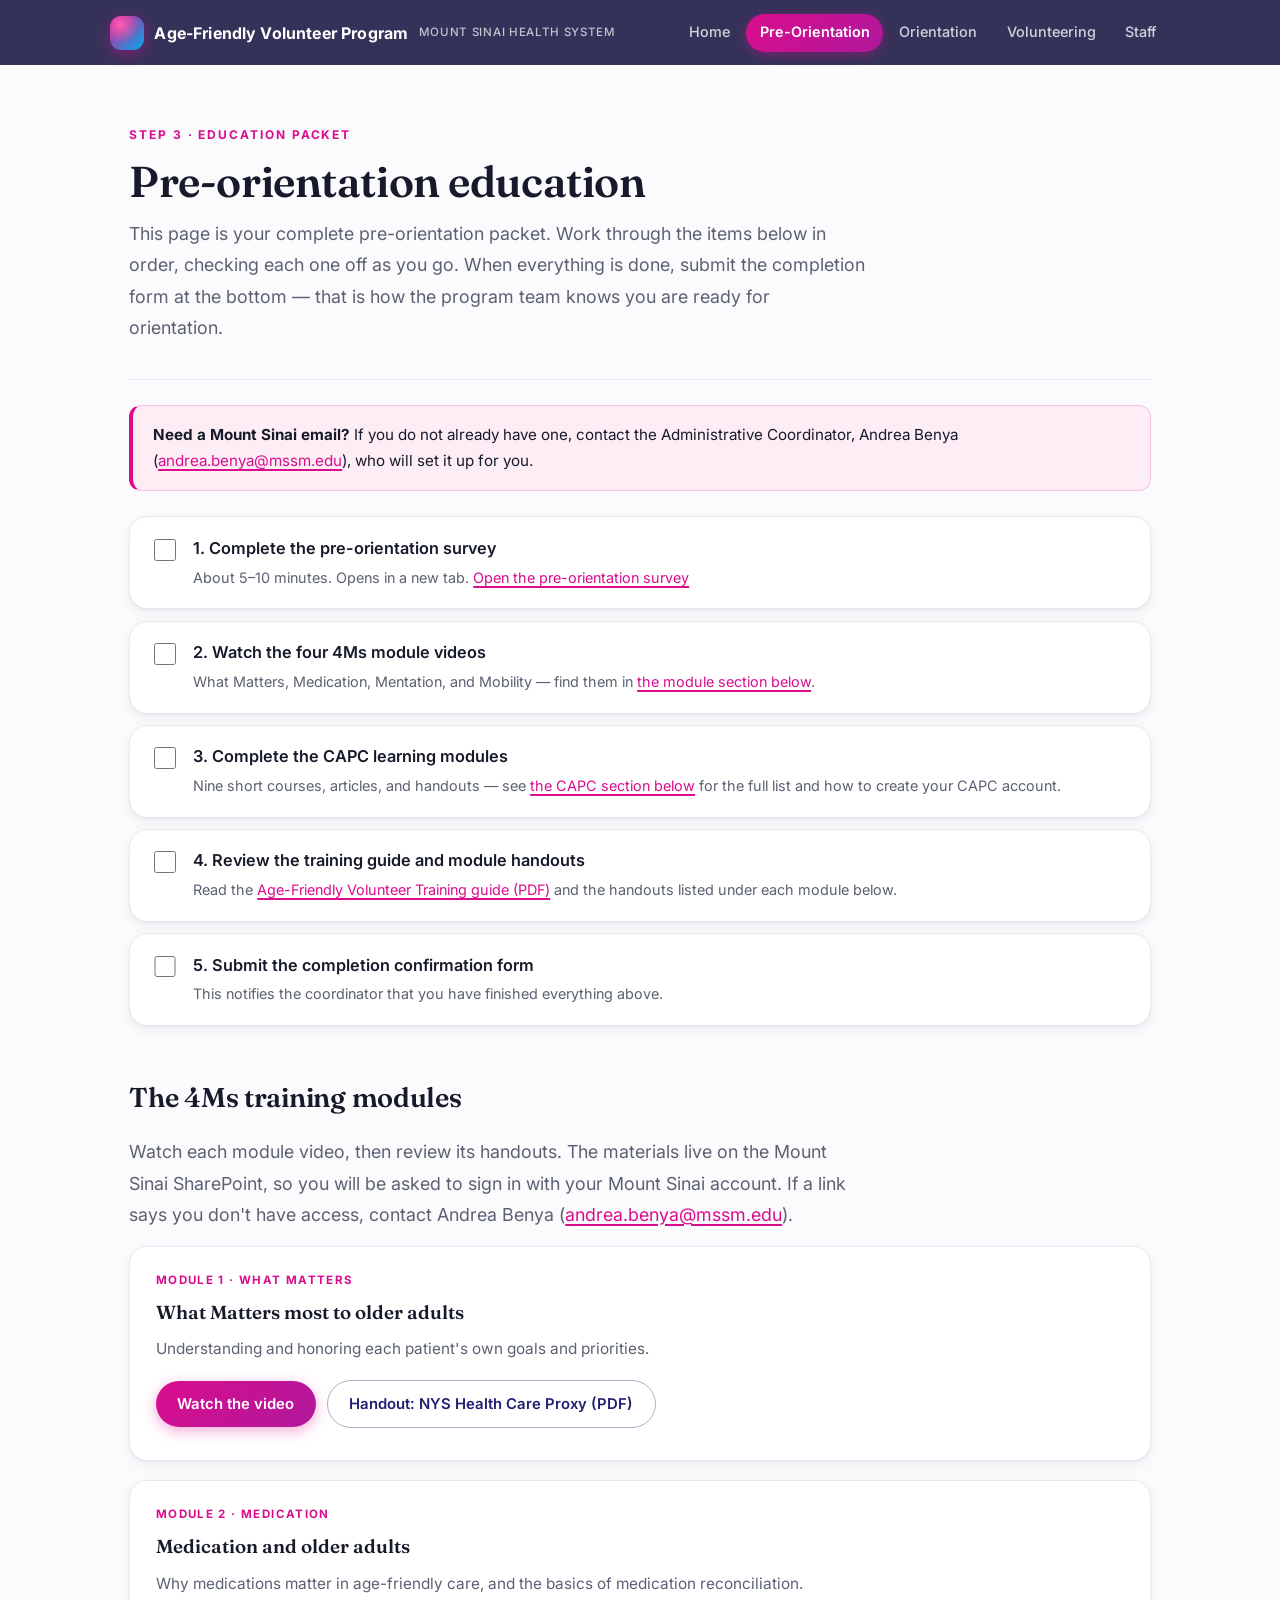
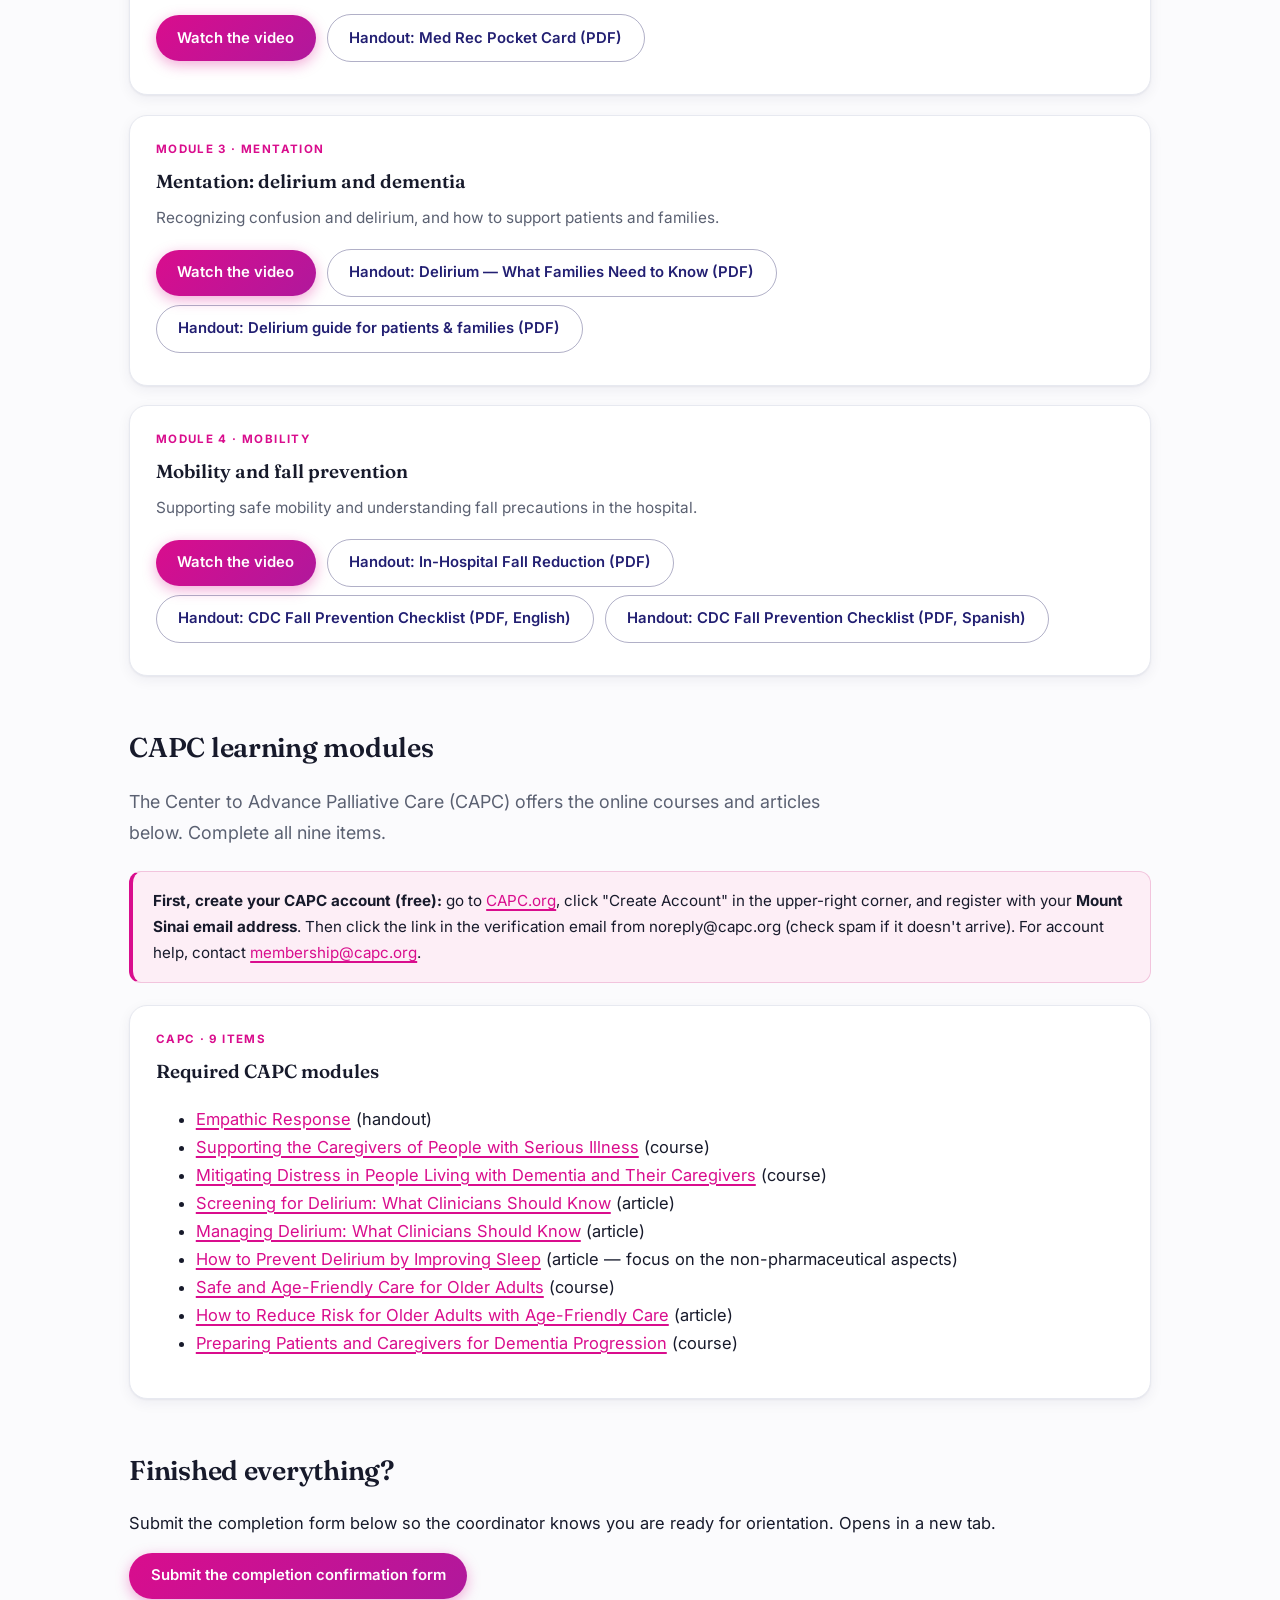
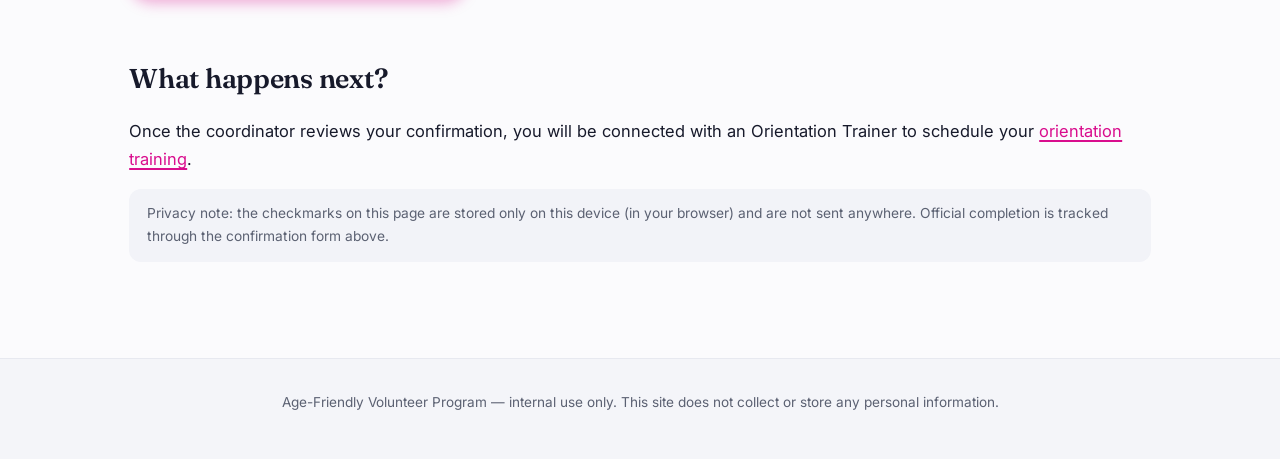
==== commit 50454e82: "Point training-guide links to the PDF version instead of the Word doc Co-Authored-By: Claude Fable 5" ====
--- a/pre-orientation.html
+++ b/pre-orientation.html
@@ -77,7 +77,7 @@
         <label for="pre-4">
           <span class="item-title">4. Review the training guide and module handouts</span>
           <span class="item-note">Read the
-          <a href="https://mtsinai.sharepoint.com/sites/MSMAgeFriendlyCollaborative/Shared%20Documents/Department%20Age%20Friendly/Geri%20Volunteers/in%20process%20__AFHS%20volunteer%20training%20skill%20guide/AFHS%204Ms%20Training%20Guide%20and%20Module%20Videos/Age-Friendly%20Volunteer%20Training.docx" target="_blank" rel="noopener">Age-Friendly Volunteer Training guide</a>
+          <a href="https://mtsinai.sharepoint.com/:b:/s/MSMAgeFriendlyCollaborative/IQCgk5MCpwUNQKzkPFVGEvvFARI_14pDx0NK-rNgUR8lMDo?e=tx4FkF" target="_blank" rel="noopener">Age-Friendly Volunteer Training guide (PDF)</a>
           and the handouts listed under each module below.</span>
         </label>
       </li>
@@ -175,7 +175,7 @@
       ready for orientation. Opens in a new tab.
     </p>
     <p>
-      <a class="btn" href="https://docs.google.com/forms/d/e/1FAIpQLSeB9WULZ4DwhAxcAGb3AjFX87iqT2Db27ufxBVBP2m9YO_Ngw/viewform" target="_blank" rel="noopener">Submit the completion confirmation form</a>
+      <a class="btn" href="https://forms.office.com/r/jimFJkjvyk" target="_blank" rel="noopener">Submit the completion confirmation form</a>
     </p>
 
     <h2>What happens next?</h2>
--- a/css/style.css
+++ b/css/style.css
@@ -285,6 +285,83 @@
   border: 1px solid #f6c2de;
 }
 
+/* ===== Accordion (details/summary) ===== */
+.accordion { margin: 1.4rem 0; }
+.accordion details {
+  border: 1px solid var(--line);
+  border-radius: var(--radius);
+  background: var(--card);
+  box-shadow: var(--shadow-sm);
+  margin-bottom: 0.7rem;
+  overflow: hidden;
+  transition: box-shadow 0.2s ease;
+}
+.accordion details[open] { box-shadow: var(--shadow-lg); }
+.accordion summary {
+  cursor: pointer;
+  padding: 1rem 1.3rem;
+  font-family: var(--font-display);
+  font-weight: 600;
+  font-size: 1.08rem;
+  list-style: none;
+  display: flex;
+  align-items: center;
+  gap: 0.7rem;
+}
+.accordion summary::-webkit-details-marker { display: none; }
+.accordion summary::before {
+  content: "+";
+  flex-shrink: 0;
+  width: 1.6rem;
+  height: 1.6rem;
+  display: inline-flex;
+  align-items: center;
+  justify-content: center;
+  border-radius: 50%;
+  background: linear-gradient(135deg, var(--brand), #b0189c);
+  color: #fff;
+  font-size: 1.15rem;
+  line-height: 1;
+  font-family: var(--font-text);
+}
+.accordion details[open] summary::before { content: "\2013"; }
+.accordion summary .tag { margin: 0 0 0 auto; }
+.accordion summary:hover { color: var(--brand); }
+.acc-body {
+  padding: 0.3rem 1.4rem 1.3rem;
+  display: grid;
+  gap: 1rem;
+  grid-template-columns: 1fr 1fr;
+}
+.role-block {
+  border-radius: 12px;
+  padding: 0.9rem 1.1rem;
+}
+.role-block.vol { background: var(--brand-soft); }
+.role-block.phys { background: #eef1fb; }
+.role-label {
+  display: inline-block;
+  font-size: 0.72rem;
+  font-weight: 800;
+  letter-spacing: 0.08em;
+  text-transform: uppercase;
+  margin-bottom: 0.4rem;
+}
+.role-block.vol .role-label { color: var(--brand); }
+.role-block.phys .role-label { color: var(--indigo); }
+.acc-body ul { margin: 0; padding-left: 1.1rem; font-size: 0.93rem; }
+.acc-body li { margin-bottom: 0.3rem; }
+.acc-note {
+  grid-column: 1 / -1;
+  font-size: 0.87rem;
+  color: var(--ink-soft);
+  font-style: italic;
+}
+@media (max-width: 640px) {
+  .acc-body { grid-template-columns: 1fr; }
+  .accordion summary .tag { display: none; }
+}
+
 /* ===== Checklist ===== */
 .checklist {
   list-style: none;
@@ -422,6 +499,34 @@
 table.plain tr:last-child td { border-bottom: none; }
 table.plain tbody tr:nth-child(even) { background: #f7f8fc; }
 
+/* ===== Email template block ===== */
+.email-template {
+  background: var(--card);
+  border: 1px solid var(--line);
+  border-radius: var(--radius);
+  box-shadow: var(--shadow-sm);
+  padding: 1.2rem 1.4rem;
+  margin: 1.2rem 0;
+}
+.email-template pre {
+  white-space: pre-wrap;
+  word-wrap: break-word;
+  font-family: var(--font-text);
+  font-size: 0.92rem;
+  line-height: 1.65;
+  color: var(--ink);
+  background: var(--bg-soft);
+  border-radius: 12px;
+  padding: 1.1rem 1.3rem;
+  margin: 0 0 1rem;
+}
+.email-template .copy-btn { cursor: pointer; border: none; font-family: var(--font-text); }
+.email-template mark {
+  background: #fdf0c2;
+  border-radius: 4px;
+  padding: 0 0.25em;
+}
+
 /* ===== Callouts ===== */
 .callout {
   border: 1px solid #f2c4dd;
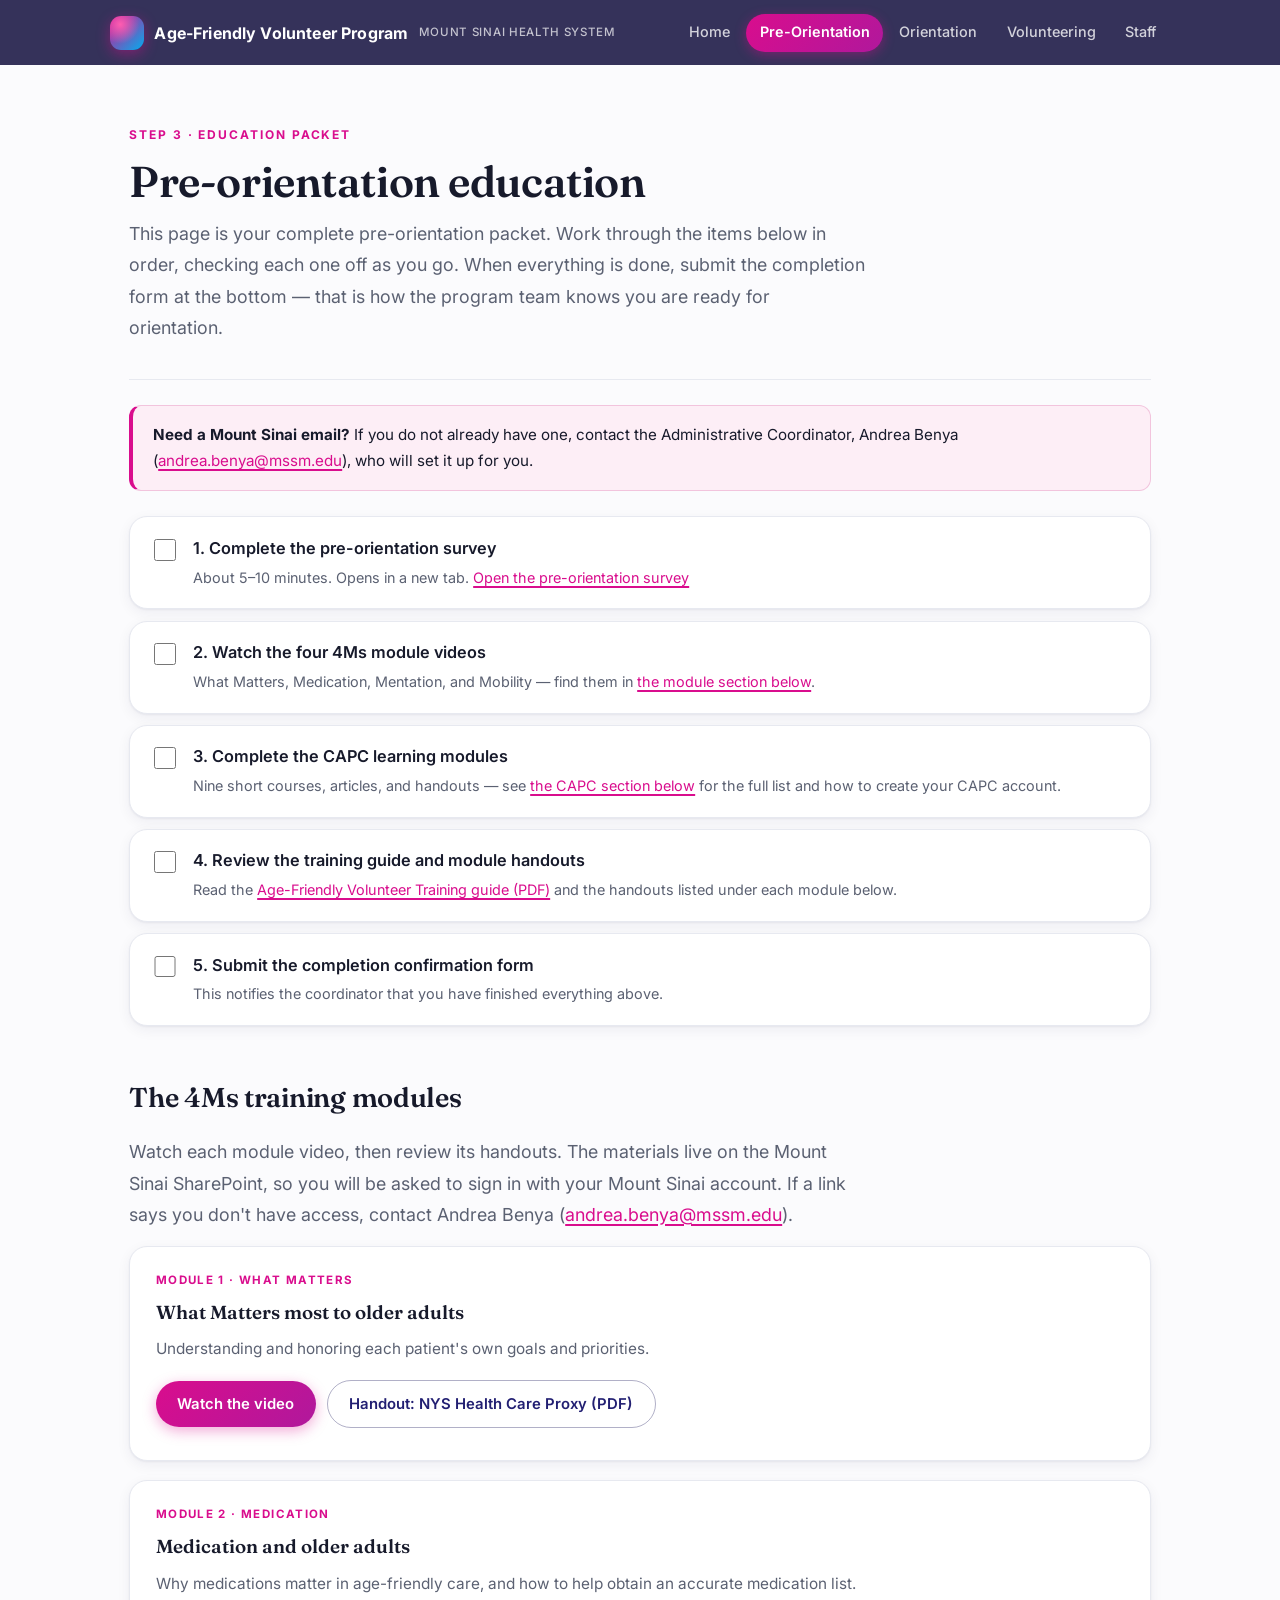
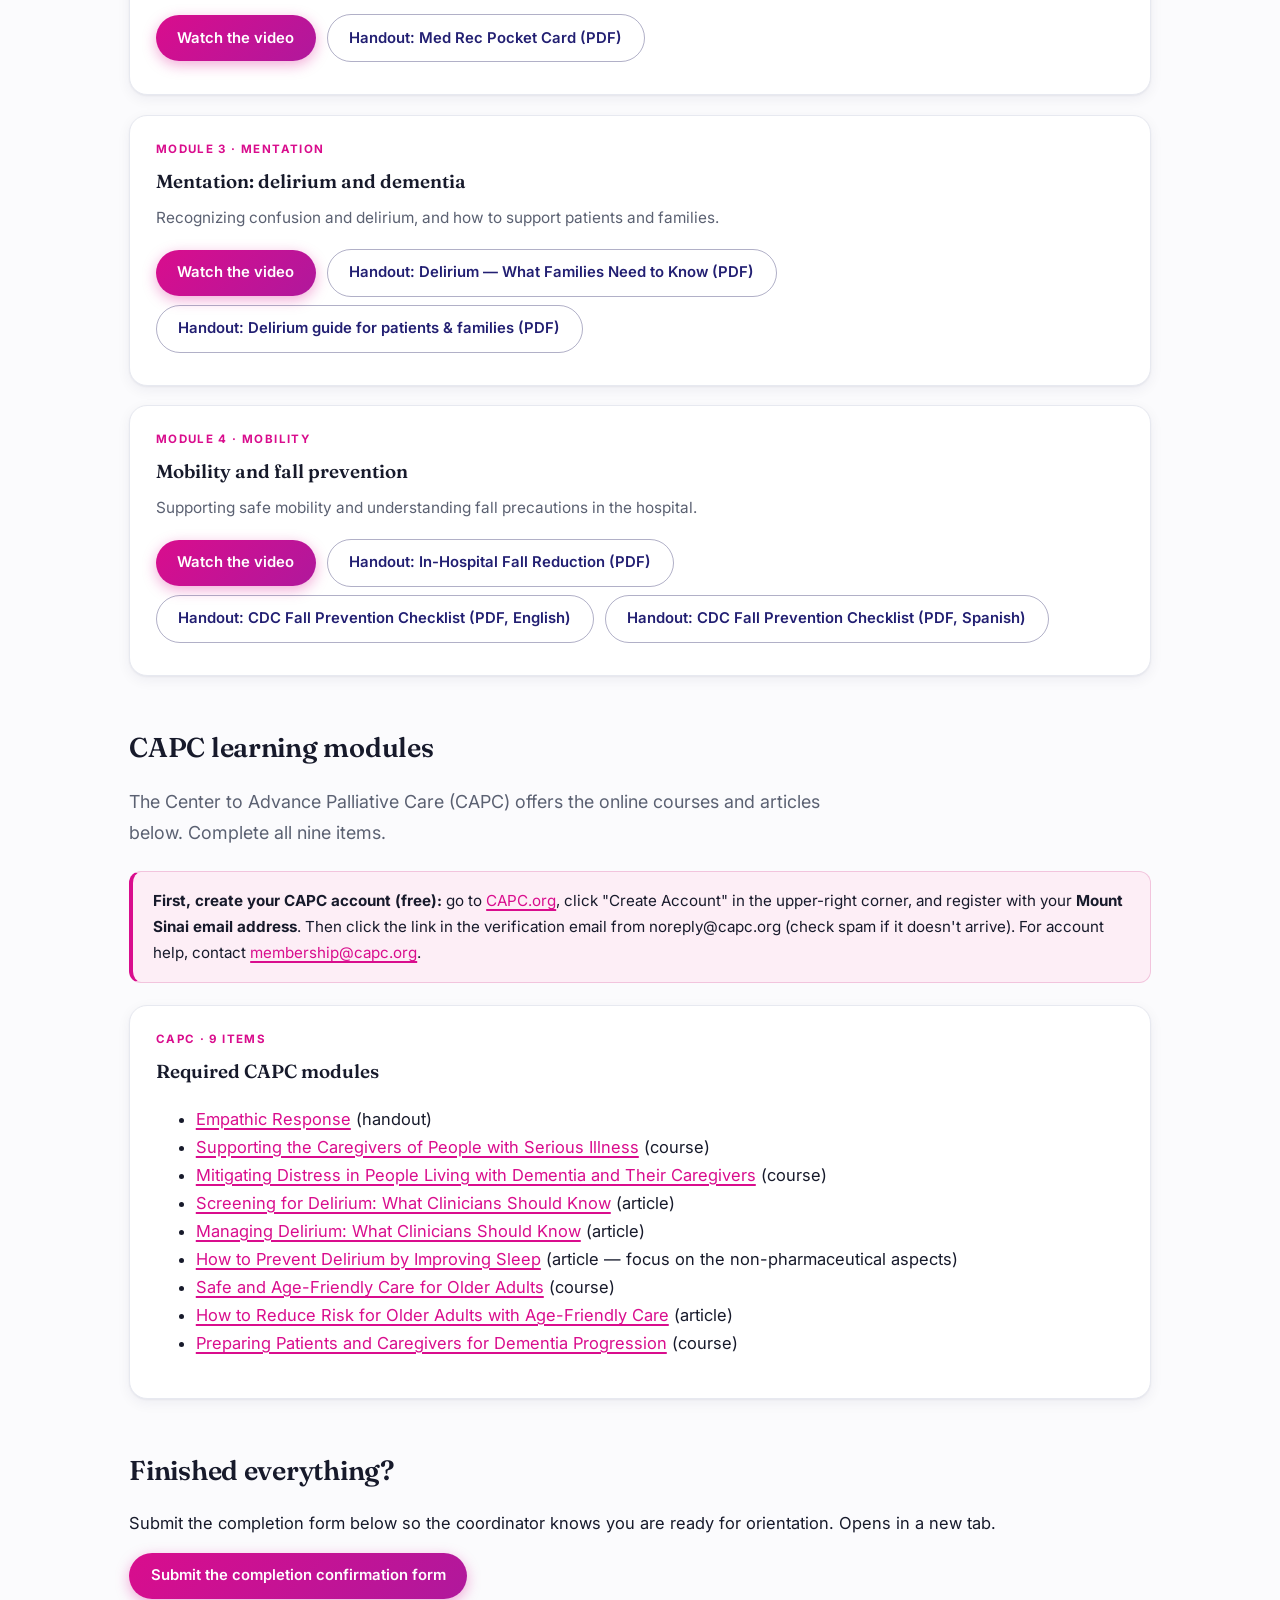
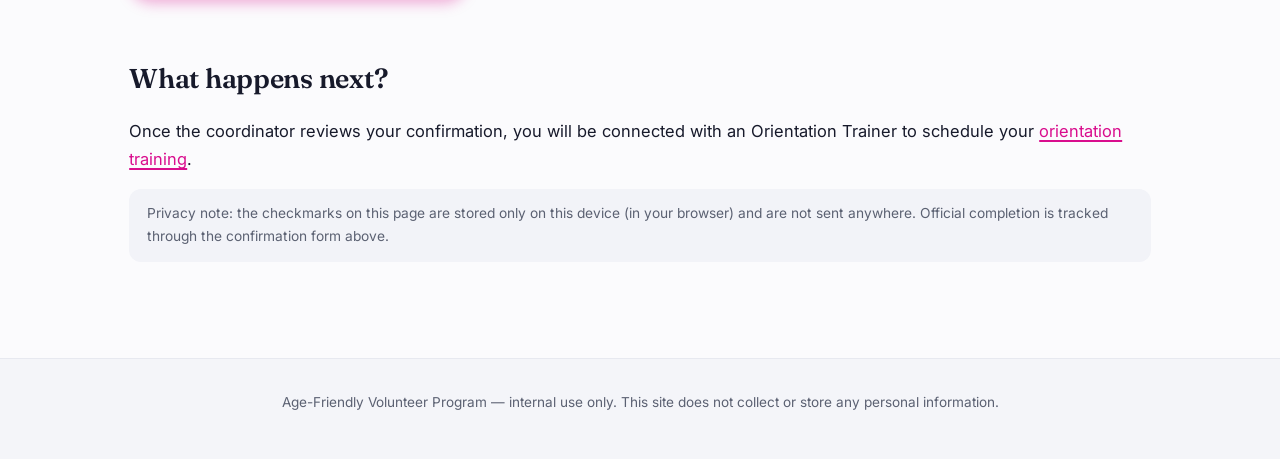
==== commit 7ac134d2: "Rename medication reconciliation task to obtaining a medication list Volunteers cannot technically p" ====
--- a/pre-orientation.html
+++ b/pre-orientation.html
@@ -110,8 +110,8 @@
     <div class="module-card">
       <div class="meta">Module 2 · Medication</div>
       <h3>Medication and older adults</h3>
-      <p>Why medications matter in age-friendly care, and the basics of
-      medication reconciliation.</p>
+      <p>Why medications matter in age-friendly care, and how to help
+      obtain an accurate medication list.</p>
       <a class="btn" href="https://mtsinai.sharepoint.com/sites/MSMAgeFriendlyCollaborative/Shared%20Documents/Department%20Age%20Friendly/Geri%20Volunteers/in%20process%20__AFHS%20volunteer%20training%20skill%20guide/AFHS%204Ms%20Training%20Guide%20and%20Module%20Videos/MedicationModule.mp4" target="_blank" rel="noopener">Watch the video</a>
       <a class="btn secondary" href="https://mtsinai.sharepoint.com/sites/MSMAgeFriendlyCollaborative/Shared%20Documents/Department%20Age%20Friendly/Geri%20Volunteers/in%20process%20__AFHS%20volunteer%20training%20skill%20guide/AFHS%204Ms%20Training%20Guide%20and%20Module%20Videos/Medication_%20MedRec_PocketCard.pdf" target="_blank" rel="noopener">Handout: Med Rec Pocket Card (PDF)</a>
     </div>
--- a/css/style.css
+++ b/css/style.css
@@ -24,7 +24,8 @@
 }
 
 * { box-sizing: border-box; }
-html { scroll-behavior: smooth; }
+/* No scroll-behavior:smooth — Chrome suspends smooth scrolls in background
+   tabs, which silently breaks anchor jumps like volunteering.html#day. */
 
 body {
   margin: 0;
@@ -123,6 +124,7 @@
   font-size: clamp(1.35rem, 2.6vw, 1.7rem);
   margin: 3rem 0 1rem;
   letter-spacing: -0.01em;
+  scroll-margin-top: 96px; /* keep anchored headings clear of the sticky header */
 }
 p  { margin: 0.5rem 0 1rem; }
 a  { color: var(--brand); text-decoration-thickness: 1.5px; text-underline-offset: 3px; }
@@ -571,7 +573,6 @@
 .reveal.in { opacity: 1; transform: none; }
 @media (prefers-reduced-motion: reduce) {
   .reveal { opacity: 1; transform: none; transition: none; }
-  html { scroll-behavior: auto; }
 }
 
 @media (max-width: 640px) {
